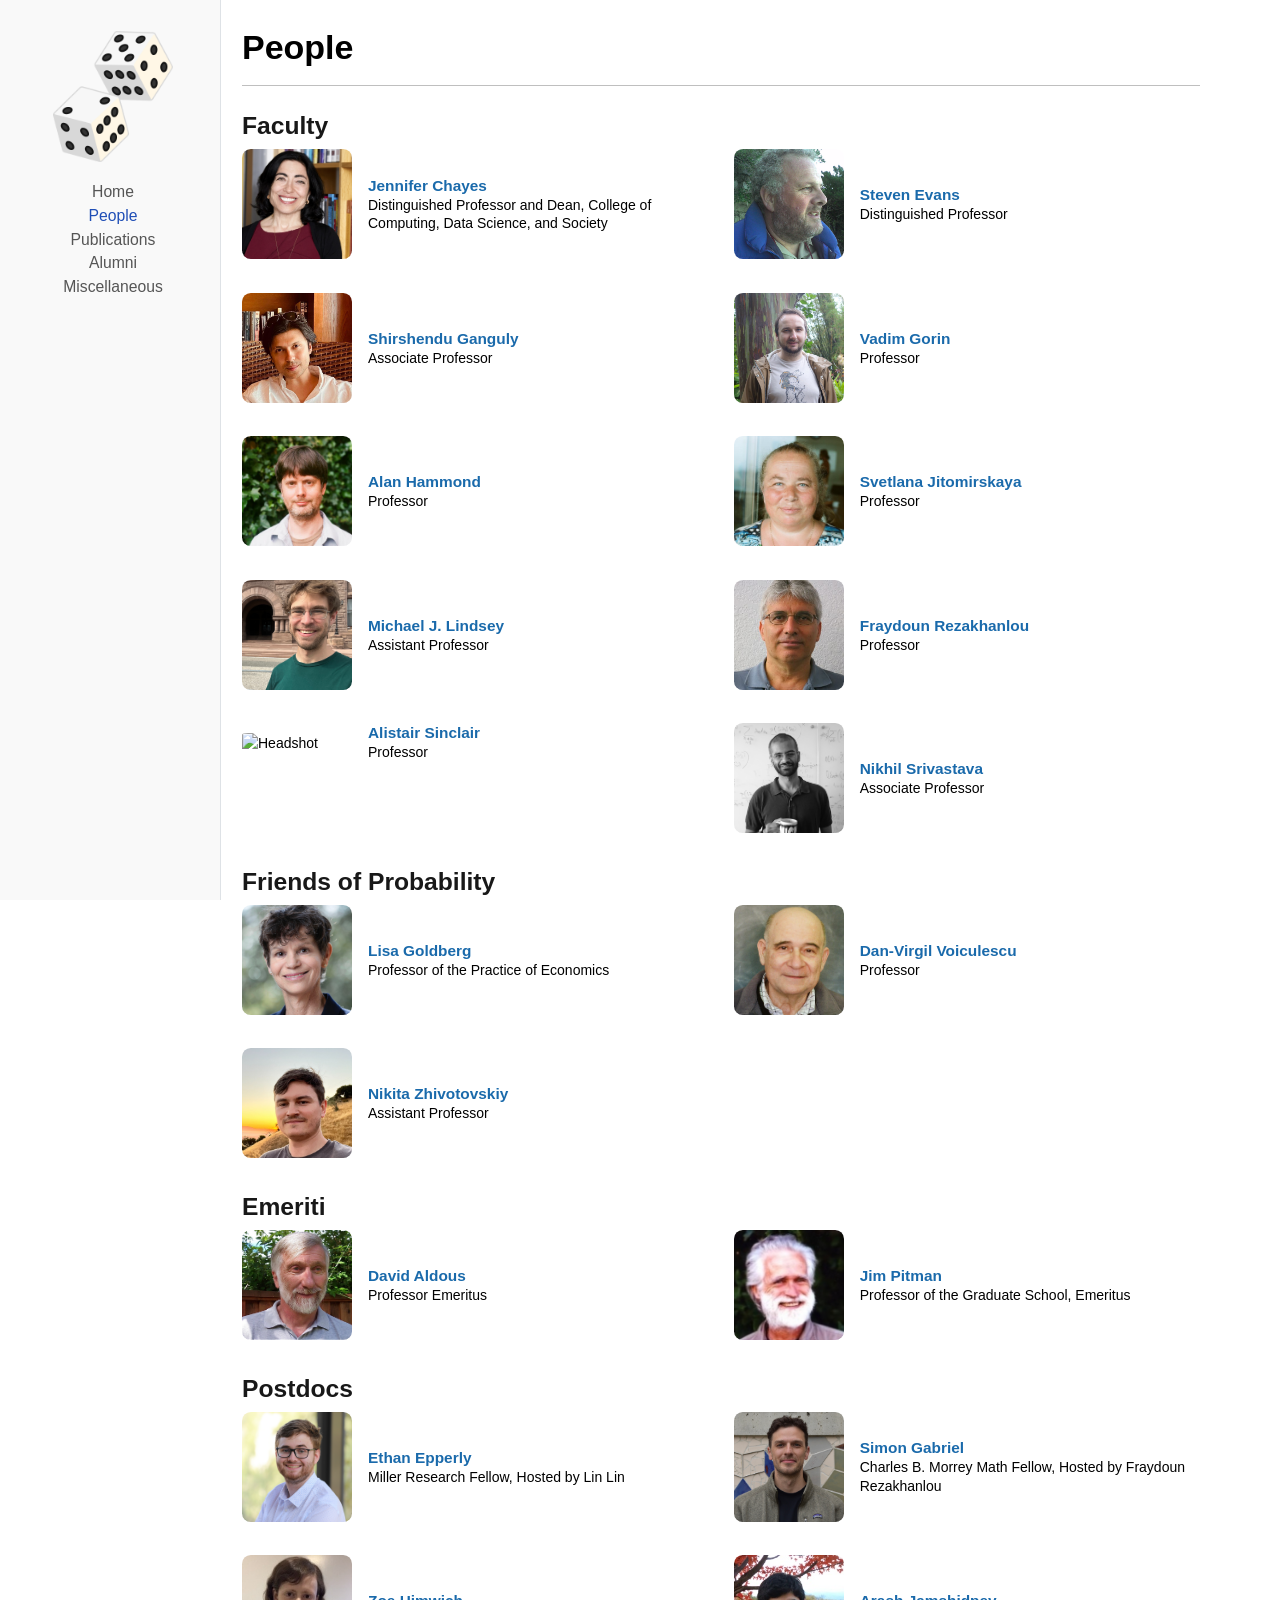
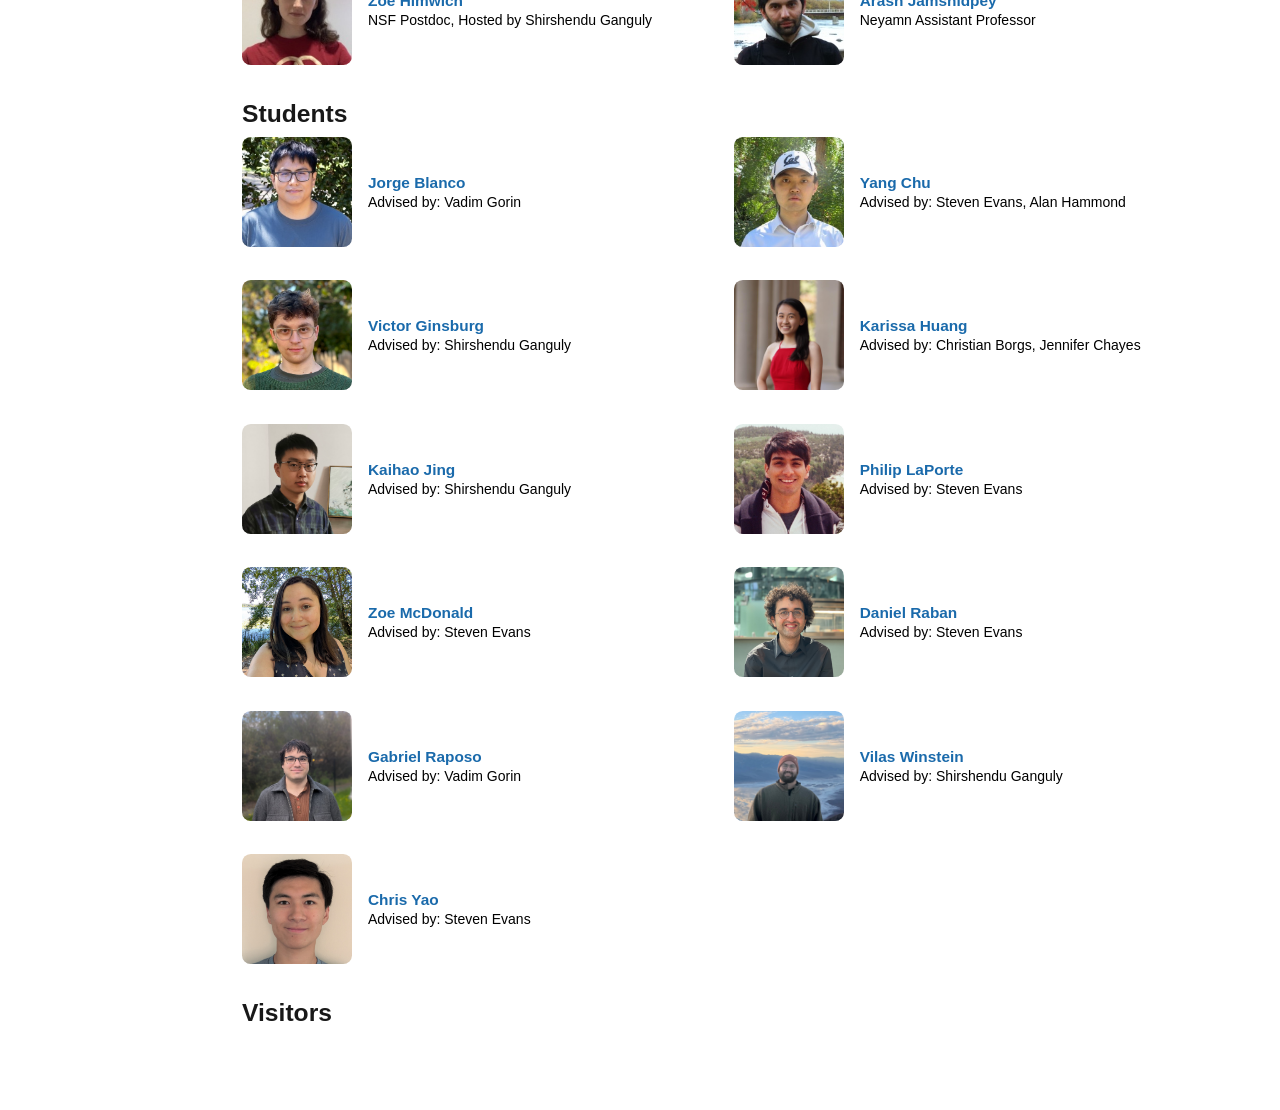
==== people.html @ 3f4d854f "Built site for gh-pages" ====
<!DOCTYPE html>
<html xmlns="http://www.w3.org/1999/xhtml" lang="en" xml:lang="en"><head>

<meta charset="utf-8">
<meta name="generator" content="quarto-1.9.37">

<meta name="viewport" content="width=device-width, initial-scale=1.0, user-scalable=yes">


<title>People</title>
<style>
/* Default styles provided by pandoc.
** See https://pandoc.org/MANUAL.html#variables-for-html for config info.
*/
code{white-space: pre-wrap;}
span.smallcaps{font-variant: small-caps;}
div.columns{display: flex; gap: min(4vw, 1.5em);}
div.column{flex: auto; overflow-x: auto;}
div.hanging-indent{margin-left: 1.5em; text-indent: -1.5em;}
ul.task-list{list-style: none;}
ul.task-list li input[type="checkbox"] {
  width: 0.8em;
  margin: 0 0.8em 0.2em -1em; /* quarto-specific, see https://github.com/quarto-dev/quarto-cli/issues/4556 */ 
  vertical-align: middle;
}
</style>


<script src="site_libs/quarto-nav/quarto-nav.js"></script>
<script src="site_libs/quarto-nav/headroom.min.js"></script>
<script src="site_libs/clipboard/clipboard.min.js"></script>
<script src="site_libs/quarto-html/quarto.js" type="module"></script>
<script src="site_libs/quarto-html/tabsets/tabsets.js" type="module"></script>
<script src="site_libs/quarto-html/popper.min.js"></script>
<script src="site_libs/quarto-html/tippy.umd.min.js"></script>
<script src="site_libs/quarto-html/anchor.min.js"></script>
<link href="site_libs/quarto-html/tippy.css" rel="stylesheet">
<link href="site_libs/quarto-html/quarto-syntax-highlighting-7f8f88aac4f3542376d5c11b86a4c14d.css" rel="stylesheet" id="quarto-text-highlighting-styles">
<script src="site_libs/bootstrap/bootstrap.min.js"></script>
<link href="site_libs/bootstrap/bootstrap-icons.css" rel="stylesheet">
<link href="site_libs/bootstrap/bootstrap-fb299822a110b525ef900ae9bc1234b5.min.css" rel="stylesheet" append-hash="true" id="quarto-bootstrap" data-mode="light">
<script id="quarto-search-options" type="application/json">{
  "language": {
    "search-no-results-text": "No results",
    "search-matching-documents-text": "matching documents",
    "search-copy-link-title": "Copy link to search",
    "search-hide-matches-text": "Hide additional matches",
    "search-more-match-text": "more match in this document",
    "search-more-matches-text": "more matches in this document",
    "search-clear-button-title": "Clear",
    "search-text-placeholder": "",
    "search-detached-cancel-button-title": "Cancel",
    "search-submit-button-title": "Submit",
    "search-label": "Search"
  }
}</script>
<script src="./assets/external-links.js"></script>



<link rel="stylesheet" href="assets/styles.css">
</head>

<body class="nav-sidebar docked fullcontent quarto-light">

<div id="quarto-search-results"></div>
  <header id="quarto-header" class="headroom fixed-top">
  <nav class="quarto-secondary-nav">
    <div class="container-fluid d-flex">
      <button type="button" class="quarto-btn-toggle btn" data-bs-toggle="collapse" role="button" data-bs-target=".quarto-sidebar-collapse-item" aria-controls="quarto-sidebar" aria-expanded="false" aria-label="Toggle sidebar navigation" onclick="if (window.quartoToggleHeadroom) { window.quartoToggleHeadroom(); }">
        <i class="bi bi-layout-text-sidebar-reverse"></i>
      </button>
        <nav class="quarto-page-breadcrumbs" aria-label="breadcrumb"><ol class="breadcrumb"><li class="breadcrumb-item"><a href="./people.html">People</a></li></ol></nav>
        <a class="flex-grow-1" role="navigation" data-bs-toggle="collapse" data-bs-target=".quarto-sidebar-collapse-item" aria-controls="quarto-sidebar" aria-expanded="false" aria-label="Toggle sidebar navigation" onclick="if (window.quartoToggleHeadroom) { window.quartoToggleHeadroom(); }">      
        </a>
    </div>
  </nav>
</header>
<!-- content -->
<div id="quarto-content" class="quarto-container page-columns page-rows-contents page-layout-article">
<!-- sidebar -->
  <nav id="quarto-sidebar" class="sidebar collapse collapse-horizontal quarto-sidebar-collapse-item sidebar-navigation docked overflow-auto">
    <div class="pt-lg-2 mt-2 text-left sidebar-header">
      <a href="./index.html" class="sidebar-logo-link">
      <img src="./assets/logo/logo-dice.png" alt="Logo" class="sidebar-logo light-content py-0 d-lg-inline d-none">
      <img src="./assets/logo/logo-dice.png" alt="Logo" class="sidebar-logo dark-content py-0 d-lg-inline d-none">
      </a>
      </div>
    <div class="sidebar-menu-container"> 
    <ul class="list-unstyled mt-1">
        <li class="sidebar-item">
  <div class="sidebar-item-container"> 
  <a href="./index.html" class="sidebar-item-text sidebar-link">
 <span class="menu-text">Home</span></a>
  </div>
</li>
        <li class="sidebar-item">
  <div class="sidebar-item-container"> 
  <a href="./people.html" class="sidebar-item-text sidebar-link active">
 <span class="menu-text">People</span></a>
  </div>
</li>
        <li class="sidebar-item">
  <div class="sidebar-item-container"> 
  <a href="./contents/all-papers.html" class="sidebar-item-text sidebar-link">
 <span class="menu-text">Publications</span></a>
  </div>
</li>
        <li class="sidebar-item">
  <div class="sidebar-item-container"> 
  <a href="./contents/alumni-list.html" class="sidebar-item-text sidebar-link">
 <span class="menu-text">Alumni</span></a>
  </div>
</li>
        <li class="sidebar-item">
  <div class="sidebar-item-container"> 
  <a href="./contents/miscellaneous.html" class="sidebar-item-text sidebar-link">
 <span class="menu-text">Miscellaneous</span></a>
  </div>
</li>
    </ul>
    </div>
</nav>
<div id="quarto-sidebar-glass" class="quarto-sidebar-collapse-item" data-bs-toggle="collapse" data-bs-target=".quarto-sidebar-collapse-item"></div>
<!-- margin-sidebar -->
    
<!-- main -->
<main class="content" id="quarto-document-content">

<header id="title-block-header" class="quarto-title-block default">
<div class="quarto-title">
<h1 class="title">People</h1>
</div>



<div class="quarto-title-meta">

    
  
    
  </div>
  


</header>


<hr>
<section id="faculty" class="level3">
<h3 class="anchored" data-anchor-id="faculty">Faculty</h3>
<div class="grid">
<div class="g-col-12 g-col-sm-6" style="margin-bottom: 8px;">
<div style="display: flex; gap: 16px; align-items: center;">
<div style="flex-shrink: 0; width: 110px;">
<img src="./images/jennifer-chayes.jpg" alt="Headshot" style="width: 100%; aspect-ratio: 1/1; object-fit: cover; object-position: center; border-radius: 8%;">
</div>
<div style="flex: 1; line-height: 1.3;">
<a href="http://jenniferchayes.com/" target="_blank" class="faculty-name-link">
<span style="font-size: 1.1em; font-weight: 600;">Jennifer Chayes</span>
</a>
<br><span style="font-size: 1em; font-weight: 400;">Distinguished Professor and Dean, College of Computing, Data Science, and Society</span>
<br><span style="font-size: 0.8em; font-weight: 300; color: #444;"></span>
</div>
</div>
</div>

<div class="g-col-12 g-col-sm-6" style="margin-bottom: 8px;">
<div style="display: flex; gap: 16px; align-items: center;">
<div style="flex-shrink: 0; width: 110px;">
<img src="./images/steve-evans.jpg" alt="Headshot" style="width: 100%; aspect-ratio: 1/1; object-fit: cover; object-position: center; border-radius: 8%;">
</div>
<div style="flex: 1; line-height: 1.3;">
<a href="https://www.stat.berkeley.edu/~evans/" target="_blank" class="faculty-name-link">
<span style="font-size: 1.1em; font-weight: 600;">Steven Evans</span>
</a>
<br><span style="font-size: 1em; font-weight: 400;">Distinguished Professor</span>
<br><span style="font-size: 0.8em; font-weight: 300; color: #444;"></span>
</div>
</div>
</div>

<div class="g-col-12 g-col-sm-6" style="margin-bottom: 8px;">
<div style="display: flex; gap: 16px; align-items: center;">
<div style="flex-shrink: 0; width: 110px;">
<img src="./images/shirshendu-ganguly.jpg" alt="Headshot" style="width: 100%; aspect-ratio: 1/1; object-fit: cover; object-position: center; border-radius: 8%;">
</div>
<div style="flex: 1; line-height: 1.3;">
<a href="https://www.stat.berkeley.edu/~sganguly/" target="_blank" class="faculty-name-link">
<span style="font-size: 1.1em; font-weight: 600;">Shirshendu Ganguly</span>
</a>
<br><span style="font-size: 1em; font-weight: 400;">Associate Professor</span>
<br><span style="font-size: 0.8em; font-weight: 300; color: #444;"></span>
</div>
</div>
</div>

<div class="g-col-12 g-col-sm-6" style="margin-bottom: 8px;">
<div style="display: flex; gap: 16px; align-items: center;">
<div style="flex-shrink: 0; width: 110px;">
<img src="./images/vadim-gorin.jpg" alt="Headshot" style="width: 100%; aspect-ratio: 1/1; object-fit: cover; object-position: center; border-radius: 8%;">
</div>
<div style="flex: 1; line-height: 1.3;">
<a href="https://www.stat.berkeley.edu/~vadicgor/" target="_blank" class="faculty-name-link">
<span style="font-size: 1.1em; font-weight: 600;">Vadim Gorin</span>
</a>
<br><span style="font-size: 1em; font-weight: 400;">Professor</span>
<br><span style="font-size: 0.8em; font-weight: 300; color: #444;"></span>
</div>
</div>
</div>

<div class="g-col-12 g-col-sm-6" style="margin-bottom: 8px;">
<div style="display: flex; gap: 16px; align-items: center;">
<div style="flex-shrink: 0; width: 110px;">
<img src="./images/alan-hammond.jpg" alt="Headshot" style="width: 100%; aspect-ratio: 1/1; object-fit: cover; object-position: center; border-radius: 8%;">
</div>
<div style="flex: 1; line-height: 1.3;">
<a href="https://math.berkeley.edu/~alanmh/" target="_blank" class="faculty-name-link">
<span style="font-size: 1.1em; font-weight: 600;">Alan Hammond</span>
</a>
<br><span style="font-size: 1em; font-weight: 400;">Professor</span>
<br><span style="font-size: 0.8em; font-weight: 300; color: #444;"></span>
</div>
</div>
</div>

<div class="g-col-12 g-col-sm-6" style="margin-bottom: 8px;">
<div style="display: flex; gap: 16px; align-items: center;">
<div style="flex-shrink: 0; width: 110px;">
<img src="./images/svetlana-jitomirskaya.jpg" alt="Headshot" style="width: 100%; aspect-ratio: 1/1; object-fit: cover; object-position: center; border-radius: 8%;">
</div>
<div style="flex: 1; line-height: 1.3;">
<a href="https://www.math.uci.edu/~szhitomi/" target="_blank" class="faculty-name-link">
<span style="font-size: 1.1em; font-weight: 600;">Svetlana Jitomirskaya</span>
</a>
<br><span style="font-size: 1em; font-weight: 400;">Professor</span>
<br><span style="font-size: 0.8em; font-weight: 300; color: #444;"></span>
</div>
</div>
</div>

<div class="g-col-12 g-col-sm-6" style="margin-bottom: 8px;">
<div style="display: flex; gap: 16px; align-items: center;">
<div style="flex-shrink: 0; width: 110px;">
<img src="./images/lindsey - Michael Lindsey.jpeg" alt="Headshot" style="width: 100%; aspect-ratio: 1/1; object-fit: cover; object-position: center; border-radius: 8%;">
</div>
<div style="flex: 1; line-height: 1.3;">
<a href="https://quantumtative.github.io/" target="_blank" class="faculty-name-link">
<span style="font-size: 1.1em; font-weight: 600;">Michael J. Lindsey</span>
</a>
<br><span style="font-size: 1em; font-weight: 400;">Assistant Professor</span>
<br><span style="font-size: 0.8em; font-weight: 300; color: #444;"></span>
</div>
</div>
</div>

<div class="g-col-12 g-col-sm-6" style="margin-bottom: 8px;">
<div style="display: flex; gap: 16px; align-items: center;">
<div style="flex-shrink: 0; width: 110px;">
<img src="./images/Fraydoun-Rezakhanlou.jpg" alt="Headshot" style="width: 100%; aspect-ratio: 1/1; object-fit: cover; object-position: center; border-radius: 8%;">
</div>
<div style="flex: 1; line-height: 1.3;">
<a href="https://math.berkeley.edu/~rezakhan/" target="_blank" class="faculty-name-link">
<span style="font-size: 1.1em; font-weight: 600;">Fraydoun Rezakhanlou</span>
</a>
<br><span style="font-size: 1em; font-weight: 400;">Professor</span>
<br><span style="font-size: 0.8em; font-weight: 300; color: #444;"></span>
</div>
</div>
</div>

<div class="g-col-12 g-col-sm-6" style="margin-bottom: 8px;">
<div style="display: flex; gap: 16px; align-items: center;">
<div style="flex-shrink: 0; width: 110px;">
<img src="./images/alistair-sinclair.jpg" alt="Headshot" style="width: 100%; aspect-ratio: 1/1; object-fit: cover; object-position: center; border-radius: 8%;">
</div>
<div style="flex: 1; line-height: 1.3;">
<a href="https://people.eecs.berkeley.edu/~sinclair/" target="_blank" class="faculty-name-link">
<span style="font-size: 1.1em; font-weight: 600;">Alistair Sinclair</span>
</a>
<br><span style="font-size: 1em; font-weight: 400;">Professor</span>
<br><span style="font-size: 0.8em; font-weight: 300; color: #444;"></span>
</div>
</div>
</div>

<div class="g-col-12 g-col-sm-6" style="margin-bottom: 8px;">
<div style="display: flex; gap: 16px; align-items: center;">
<div style="flex-shrink: 0; width: 110px;">
<img src="./images/nikhil-srivastava.jpg" alt="Headshot" style="width: 100%; aspect-ratio: 1/1; object-fit: cover; object-position: center; border-radius: 8%;">
</div>
<div style="flex: 1; line-height: 1.3;">
<a href="https://math.berkeley.edu/~nikhil/" target="_blank" class="faculty-name-link">
<span style="font-size: 1.1em; font-weight: 600;">Nikhil Srivastava</span>
</a>
<br><span style="font-size: 1em; font-weight: 400;">Associate Professor</span>
<br><span style="font-size: 0.8em; font-weight: 300; color: #444;"></span>
</div>
</div>
</div>

</div>
</section>
<section id="friends-of-probability" class="level3">
<h3 class="anchored" data-anchor-id="friends-of-probability">Friends of Probability</h3>
<div class="grid">
<div class="g-col-12 g-col-sm-6" style="margin-bottom: 8px;">
<div style="display: flex; gap: 16px; align-items: center;">
<div style="flex-shrink: 0; width: 110px;">
<img src="./images/lisa-goldberg.jpg" alt="Headshot" style="width: 100%; aspect-ratio: 1/1; object-fit: cover; object-position: center; border-radius: 8%;">
</div>
<div style="flex: 1; line-height: 1.3;">
<a href="https://econ.berkeley.edu/profile/lisa-goldberg" target="_blank" class="faculty-name-link">
<span style="font-size: 1.1em; font-weight: 600;">Lisa Goldberg</span>
</a>
<br><span style="font-size: 1em; font-weight: 400;">Professor of the Practice of Economics</span>
<br><span style="font-size: 0.8em; font-weight: 300; color: #444;"></span>
</div>
</div>
</div>

<div class="g-col-12 g-col-sm-6" style="margin-bottom: 8px;">
<div style="display: flex; gap: 16px; align-items: center;">
<div style="flex-shrink: 0; width: 110px;">
<img src="./images/dvv_1.jpg" alt="Headshot" style="width: 100%; aspect-ratio: 1/1; object-fit: cover; object-position: center; border-radius: 8%;">
</div>
<div style="flex: 1; line-height: 1.3;">
<a href="https://math.berkeley.edu/~dvv/" target="_blank" class="faculty-name-link">
<span style="font-size: 1.1em; font-weight: 600;">Dan-Virgil Voiculescu</span>
</a>
<br><span style="font-size: 1em; font-weight: 400;">Professor</span>
<br><span style="font-size: 0.8em; font-weight: 300; color: #444;"></span>
</div>
</div>
</div>

<div class="g-col-12 g-col-sm-6" style="margin-bottom: 8px;">
<div style="display: flex; gap: 16px; align-items: center;">
<div style="flex-shrink: 0; width: 110px;">
<img src="./images/nikita-zhivotovskiy.jpg" alt="Headshot" style="width: 100%; aspect-ratio: 1/1; object-fit: cover; object-position: center; border-radius: 8%;">
</div>
<div style="flex: 1; line-height: 1.3;">
<a href="https://sites.google.com/view/nikitazhivotovskiy/" target="_blank" class="faculty-name-link">
<span style="font-size: 1.1em; font-weight: 600;">Nikita Zhivotovskiy</span>
</a>
<br><span style="font-size: 1em; font-weight: 400;">Assistant Professor</span>
<br><span style="font-size: 0.8em; font-weight: 300; color: #444;"></span>
</div>
</div>
</div>

</div>
</section>
<section id="emeriti" class="level3">
<h3 class="anchored" data-anchor-id="emeriti">Emeriti</h3>
<div class="grid">
<div class="g-col-12 g-col-sm-6" style="margin-bottom: 8px;">
<div style="display: flex; gap: 16px; align-items: center;">
<div style="flex-shrink: 0; width: 110px;">
<img src="./images/david-aldous.jpg" alt="Headshot" style="width: 100%; aspect-ratio: 1/1; object-fit: cover; object-position: center; border-radius: 8%;">
</div>
<div style="flex: 1; line-height: 1.3;">
<a href="https://www.stat.berkeley.edu/~aldous/" target="_blank" class="faculty-name-link">
<span style="font-size: 1.1em; font-weight: 600;">David Aldous</span>
</a>
<br><span style="font-size: 1em; font-weight: 400;">Professor Emeritus</span>
<br><span style="font-size: 0.8em; font-weight: 300; color: #444;"></span>
</div>
</div>
</div>

<div class="g-col-12 g-col-sm-6" style="margin-bottom: 8px;">
<div style="display: flex; gap: 16px; align-items: center;">
<div style="flex-shrink: 0; width: 110px;">
<img src="./images/jim-pitman.jpg" alt="Headshot" style="width: 100%; aspect-ratio: 1/1; object-fit: cover; object-position: center; border-radius: 8%;">
</div>
<div style="flex: 1; line-height: 1.3;">
<a href="https://vcresearch.berkeley.edu/faculty/james-pitman" target="_blank" class="faculty-name-link">
<span style="font-size: 1.1em; font-weight: 600;">Jim Pitman</span>
</a>
<br><span style="font-size: 1em; font-weight: 400;">Professor of the Graduate School, Emeritus</span>
<br><span style="font-size: 0.8em; font-weight: 300; color: #444;"></span>
</div>
</div>
</div>

</div>
</section>
<section id="postdocs" class="level3">
<h3 class="anchored" data-anchor-id="postdocs">Postdocs</h3>
<div class="grid">
<div class="g-col-12 g-col-sm-6" style="margin-bottom: 8px;">
<div style="display: flex; gap: 16px; align-items: center;">
<div style="flex-shrink: 0; width: 110px;">
<img src="./images/ethan-epperly.jpeg" alt="Headshot" style="width: 100%; aspect-ratio: 1/1; object-fit: cover; object-position: center; border-radius: 8%;">
</div>
<div style="flex: 1; line-height: 1.3;">
<a href="https://ethanepperly.com" target="_blank" class="faculty-name-link">
<span style="font-size: 1.1em; font-weight: 600;">Ethan Epperly</span>
</a>
<br><span style="font-size: 1em; font-weight: 400;">Miller Research Fellow, Hosted by Lin Lin</span>
<br><span style="font-size: 0.8em; font-weight: 300; color: #444;"></span>
</div>
</div>
</div>

<div class="g-col-12 g-col-sm-6" style="margin-bottom: 8px;">
<div style="display: flex; gap: 16px; align-items: center;">
<div style="flex-shrink: 0; width: 110px;">
<img src="./images/simon-gabriel.jpg" alt="Headshot" style="width: 100%; aspect-ratio: 1/1; object-fit: cover; object-position: center; border-radius: 8%;">
</div>
<div style="flex: 1; line-height: 1.3;">
<a href="https://gabriel-maths.github.io" target="_blank" class="faculty-name-link">
<span style="font-size: 1.1em; font-weight: 600;">Simon Gabriel</span>
</a>
<br><span style="font-size: 1em; font-weight: 400;">Charles B. Morrey Math Fellow, Hosted by Fraydoun Rezakhanlou</span>
<br><span style="font-size: 0.8em; font-weight: 300; color: #444;"></span>
</div>
</div>
</div>

<div class="g-col-12 g-col-sm-6" style="margin-bottom: 8px;">
<div style="display: flex; gap: 16px; align-items: center;">
<div style="flex-shrink: 0; width: 110px;">
<img src="./images/zoe-himwich.jpeg" alt="Headshot" style="width: 100%; aspect-ratio: 1/1; object-fit: cover; object-position: center; border-radius: 8%;">
</div>
<div style="flex: 1; line-height: 1.3;">
<a href="https://scholar.google.com/citations?user=SvDf-MwAAAAJ&amp;hl=en" target="_blank" class="faculty-name-link">
<span style="font-size: 1.1em; font-weight: 600;">Zoe Himwich</span>
</a>
<br><span style="font-size: 1em; font-weight: 400;">NSF Postdoc, Hosted by Shirshendu Ganguly</span>
<br><span style="font-size: 0.8em; font-weight: 300; color: #444;"></span>
</div>
</div>
</div>

<div class="g-col-12 g-col-sm-6" style="margin-bottom: 8px;">
<div style="display: flex; gap: 16px; align-items: center;">
<div style="flex-shrink: 0; width: 110px;">
<img src="./images/Arash-Jamshidpey.jpg" alt="Headshot" style="width: 100%; aspect-ratio: 1/1; object-fit: cover; object-position: center; border-radius: 8%;">
</div>
<div style="flex: 1; line-height: 1.3;">
<a href="https://sites.google.com/view/arash-jamshidpey" target="_blank" class="faculty-name-link">
<span style="font-size: 1.1em; font-weight: 600;">Arash Jamshidpey</span>
</a>
<br><span style="font-size: 1em; font-weight: 400;">Neyamn Assistant Professor</span>
<br><span style="font-size: 0.8em; font-weight: 300; color: #444;"></span>
</div>
</div>
</div>

</div>
</section>
<section id="students" class="level3">
<h3 class="anchored" data-anchor-id="students">Students</h3>
<div class="grid">
<div class="g-col-12 g-col-sm-6" style="margin-bottom: 8px;">
<div style="display: flex; gap: 16px; align-items: center;">
<div style="flex-shrink: 0; width: 110px;">
<img src="./images/Jorge Blanco.jpg" alt="Headshot" style="width: 100%; aspect-ratio: 1/1; object-fit: cover; object-position: center; border-radius: 8%;">
</div>
<div style="flex: 1; line-height: 1.3;">
<a href="" target="_blank" class="faculty-name-link">
<span style="font-size: 1.1em; font-weight: 600;">Jorge Blanco</span>
</a>
<br><span style="font-size: 1em; font-weight: 400;">Advised by: Vadim Gorin</span>
<br><span style="font-size: 0.8em; font-weight: 300; color: #444;"></span>
</div>
</div>
</div>

<div class="g-col-12 g-col-sm-6" style="margin-bottom: 8px;">
<div style="display: flex; gap: 16px; align-items: center;">
<div style="flex-shrink: 0; width: 110px;">
<img src="./images/CHU_Yang - Yang Chu.jpg" alt="Headshot" style="width: 100%; aspect-ratio: 1/1; object-fit: cover; object-position: center; border-radius: 8%;">
</div>
<div style="flex: 1; line-height: 1.3;">
<a href="https://sites.google.com/view/yangch2" target="_blank" class="faculty-name-link">
<span style="font-size: 1.1em; font-weight: 600;">Yang Chu</span>
</a>
<br><span style="font-size: 1em; font-weight: 400;">Advised by: Steven Evans, Alan Hammond</span>
<br><span style="font-size: 0.8em; font-weight: 300; color: #444;"></span>
</div>
</div>
</div>

<div class="g-col-12 g-col-sm-6" style="margin-bottom: 8px;">
<div style="display: flex; gap: 16px; align-items: center;">
<div style="flex-shrink: 0; width: 110px;">
<img src="./images/victor - Victor Ginsburg.jpg" alt="Headshot" style="width: 100%; aspect-ratio: 1/1; object-fit: cover; object-position: center; border-radius: 8%;">
</div>
<div style="flex: 1; line-height: 1.3;">
<a href="https://math.berkeley.edu/~victor/" target="_blank" class="faculty-name-link">
<span style="font-size: 1.1em; font-weight: 600;">Victor Ginsburg</span>
</a>
<br><span style="font-size: 1em; font-weight: 400;">Advised by: Shirshendu Ganguly</span>
<br><span style="font-size: 0.8em; font-weight: 300; color: #444;"></span>
</div>
</div>
</div>

<div class="g-col-12 g-col-sm-6" style="margin-bottom: 8px;">
<div style="display: flex; gap: 16px; align-items: center;">
<div style="flex-shrink: 0; width: 110px;">
<img src="./images/karissa-huang.JPG" alt="Headshot" style="width: 100%; aspect-ratio: 1/1; object-fit: cover; object-position: center; border-radius: 8%;">
</div>
<div style="flex: 1; line-height: 1.3;">
<a href="" target="_blank" class="faculty-name-link">
<span style="font-size: 1.1em; font-weight: 600;">Karissa Huang</span>
</a>
<br><span style="font-size: 1em; font-weight: 400;">Advised by: Christian Borgs, Jennifer Chayes</span>
<br><span style="font-size: 0.8em; font-weight: 300; color: #444;"></span>
</div>
</div>
</div>

<div class="g-col-12 g-col-sm-6" style="margin-bottom: 8px;">
<div style="display: flex; gap: 16px; align-items: center;">
<div style="flex-shrink: 0; width: 110px;">
<img src="./images/kaihao-jing.jpg" alt="Headshot" style="width: 100%; aspect-ratio: 1/1; object-fit: cover; object-position: center; border-radius: 8%;">
</div>
<div style="flex: 1; line-height: 1.3;">
<a href="https://kaihao.org/" target="_blank" class="faculty-name-link">
<span style="font-size: 1.1em; font-weight: 600;">Kaihao Jing</span>
</a>
<br><span style="font-size: 1em; font-weight: 400;">Advised by: Shirshendu Ganguly</span>
<br><span style="font-size: 0.8em; font-weight: 300; color: #444;"></span>
</div>
</div>
</div>

<div class="g-col-12 g-col-sm-6" style="margin-bottom: 8px;">
<div style="display: flex; gap: 16px; align-items: center;">
<div style="flex-shrink: 0; width: 110px;">
<img src="./images/Philip_Laporte2 - Philip LaPorte.JPG" alt="Headshot" style="width: 100%; aspect-ratio: 1/1; object-fit: cover; object-position: center; border-radius: 8%;">
</div>
<div style="flex: 1; line-height: 1.3;">
<a href="https://philiplaporte.github.io" target="_blank" class="faculty-name-link">
<span style="font-size: 1.1em; font-weight: 600;">Philip LaPorte</span>
</a>
<br><span style="font-size: 1em; font-weight: 400;">Advised by: Steven Evans</span>
<br><span style="font-size: 0.8em; font-weight: 300; color: #444;"></span>
</div>
</div>
</div>

<div class="g-col-12 g-col-sm-6" style="margin-bottom: 8px;">
<div style="display: flex; gap: 16px; align-items: center;">
<div style="flex-shrink: 0; width: 110px;">
<img src="./images/zoe-mcdonald.jpeg" alt="Headshot" style="width: 100%; aspect-ratio: 1/1; object-fit: cover; object-position: center; border-radius: 8%;">
</div>
<div style="flex: 1; line-height: 1.3;">
<a href="" target="_blank" class="faculty-name-link">
<span style="font-size: 1.1em; font-weight: 600;">Zoe McDonald</span>
</a>
<br><span style="font-size: 1em; font-weight: 400;">Advised by: Steven Evans</span>
<br><span style="font-size: 0.8em; font-weight: 300; color: #444;"></span>
</div>
</div>
</div>

<div class="g-col-12 g-col-sm-6" style="margin-bottom: 8px;">
<div style="display: flex; gap: 16px; align-items: center;">
<div style="flex-shrink: 0; width: 110px;">
<img src="./images/IMG_3615 - Daniel Cyrus Raban.jpg" alt="Headshot" style="width: 100%; aspect-ratio: 1/1; object-fit: cover; object-position: center; border-radius: 8%;">
</div>
<div style="flex: 1; line-height: 1.3;">
<a href="https://pillowmath.github.io/" target="_blank" class="faculty-name-link">
<span style="font-size: 1.1em; font-weight: 600;">Daniel Raban</span>
</a>
<br><span style="font-size: 1em; font-weight: 400;">Advised by: Steven Evans</span>
<br><span style="font-size: 0.8em; font-weight: 300; color: #444;"></span>
</div>
</div>
</div>

<div class="g-col-12 g-col-sm-6" style="margin-bottom: 8px;">
<div style="display: flex; gap: 16px; align-items: center;">
<div style="flex-shrink: 0; width: 110px;">
<img src="./images/PictureGabriel - Gabriel Raposo.jpeg" alt="Headshot" style="width: 100%; aspect-ratio: 1/1; object-fit: cover; object-position: center; border-radius: 8%;">
</div>
<div style="flex: 1; line-height: 1.3;">
<a href="https://www.stat.berkeley.edu/~raposo/" target="_blank" class="faculty-name-link">
<span style="font-size: 1.1em; font-weight: 600;">Gabriel Raposo</span>
</a>
<br><span style="font-size: 1em; font-weight: 400;">Advised by: Vadim Gorin</span>
<br><span style="font-size: 0.8em; font-weight: 300; color: #444;"></span>
</div>
</div>
</div>

<div class="g-col-12 g-col-sm-6" style="margin-bottom: 8px;">
<div style="display: flex; gap: 16px; align-items: center;">
<div style="flex-shrink: 0; width: 110px;">
<img src="./images/headshot - Vilas Sreenivasan Winstein.jpg" alt="Headshot" style="width: 100%; aspect-ratio: 1/1; object-fit: cover; object-position: center; border-radius: 8%;">
</div>
<div style="flex: 1; line-height: 1.3;">
<a href="vilas.us" target="_blank" class="faculty-name-link">
<span style="font-size: 1.1em; font-weight: 600;">Vilas Winstein</span>
</a>
<br><span style="font-size: 1em; font-weight: 400;">Advised by: Shirshendu Ganguly</span>
<br><span style="font-size: 0.8em; font-weight: 300; color: #444;"></span>
</div>
</div>
</div>

<div class="g-col-12 g-col-sm-6" style="margin-bottom: 8px;">
<div style="display: flex; gap: 16px; align-items: center;">
<div style="flex-shrink: 0; width: 110px;">
<img src="./images/Chris_Yao - Chris Yao.jpg" alt="Headshot" style="width: 100%; aspect-ratio: 1/1; object-fit: cover; object-position: center; border-radius: 8%;">
</div>
<div style="flex: 1; line-height: 1.3;">
<a href="https://math.berkeley.edu/~chris.yao/" target="_blank" class="faculty-name-link">
<span style="font-size: 1.1em; font-weight: 600;">Chris Yao</span>
</a>
<br><span style="font-size: 1em; font-weight: 400;">Advised by: Steven Evans</span>
<br><span style="font-size: 0.8em; font-weight: 300; color: #444;"></span>
</div>
</div>
</div>

</div>
</section>
<section id="visitors" class="level3">
<h3 class="anchored" data-anchor-id="visitors">Visitors</h3>


</section>

</main> <!-- /main -->
<script id="quarto-html-after-body" type="application/javascript">
  window.document.addEventListener("DOMContentLoaded", function (event) {
    const icon = "";
    const anchorJS = new window.AnchorJS();
    anchorJS.options = {
      placement: 'right',
      icon: icon
    };
    anchorJS.add('.anchored');
    const isCodeAnnotation = (el) => {
      for (const clz of el.classList) {
        if (clz.startsWith('code-annotation-')) {                     
          return true;
        }
      }
      return false;
    }
    const onCopySuccess = function(e) {
      // button target
      const button = e.trigger;
      // don't keep focus
      button.blur();
      // flash "checked"
      button.classList.add('code-copy-button-checked');
      var currentTitle = button.getAttribute("title");
      button.setAttribute("title", "Copied!");
      let tooltip;
      if (window.bootstrap) {
        button.setAttribute("data-bs-toggle", "tooltip");
        button.setAttribute("data-bs-placement", "left");
        button.setAttribute("data-bs-title", "Copied!");
        tooltip = new bootstrap.Tooltip(button, 
          { trigger: "manual", 
            customClass: "code-copy-button-tooltip",
            offset: [0, -8]});
        tooltip.show();    
      }
      setTimeout(function() {
        if (tooltip) {
          tooltip.hide();
          button.removeAttribute("data-bs-title");
          button.removeAttribute("data-bs-toggle");
          button.removeAttribute("data-bs-placement");
        }
        button.setAttribute("title", currentTitle);
        button.classList.remove('code-copy-button-checked');
      }, 1000);
      // clear code selection
      e.clearSelection();
    }
    const getTextToCopy = function(trigger) {
      const outerScaffold = trigger.parentElement.cloneNode(true);
      const codeEl = outerScaffold.querySelector('code');
      for (const childEl of codeEl.children) {
        if (isCodeAnnotation(childEl)) {
          childEl.remove();
        }
      }
      return codeEl.innerText;
    }
    const clipboard = new window.ClipboardJS('.code-copy-button:not([data-in-quarto-modal])', {
      text: getTextToCopy
    });
    clipboard.on('success', onCopySuccess);
    if (window.document.getElementById('quarto-embedded-source-code-modal')) {
      const clipboardModal = new window.ClipboardJS('.code-copy-button[data-in-quarto-modal]', {
        text: getTextToCopy,
        container: window.document.getElementById('quarto-embedded-source-code-modal')
      });
      clipboardModal.on('success', onCopySuccess);
    }
      var localhostRegex = new RegExp(/^(?:http|https):\/\/localhost\:?[0-9]*\//);
      var mailtoRegex = new RegExp(/^mailto:/);
        var filterRegex = new RegExp("https:\/\/probability\.berkeley\.edu");
      var isInternal = (href) => {
          return filterRegex.test(href) || localhostRegex.test(href) || mailtoRegex.test(href);
      }
      // Inspect non-navigation links and adorn them if external
     var links = window.document.querySelectorAll('a[href]:not(.nav-link):not(.navbar-brand):not(.toc-action):not(.sidebar-link):not(.sidebar-item-toggle):not(.pagination-link):not(.no-external):not([aria-hidden]):not(.dropdown-item):not(.quarto-navigation-tool):not(.about-link)');
      for (var i=0; i<links.length; i++) {
        const link = links[i];
        if (!isInternal(link.href)) {
          // undo the damage that might have been done by quarto-nav.js in the case of
          // links that we want to consider external
          if (link.dataset.originalHref !== undefined) {
            link.href = link.dataset.originalHref;
          }
        }
      }
    function tippyHover(el, contentFn, onTriggerFn, onUntriggerFn) {
      const config = {
        allowHTML: true,
        maxWidth: 500,
        delay: 100,
        arrow: false,
        appendTo: function(el) {
            return el.parentElement;
        },
        interactive: true,
        interactiveBorder: 10,
        theme: 'quarto',
        placement: 'bottom-start',
      };
      if (contentFn) {
        config.content = contentFn;
      }
      if (onTriggerFn) {
        config.onTrigger = onTriggerFn;
      }
      if (onUntriggerFn) {
        config.onUntrigger = onUntriggerFn;
      }
      window.tippy(el, config); 
    }
    const noterefs = window.document.querySelectorAll('a[role="doc-noteref"]');
    for (var i=0; i<noterefs.length; i++) {
      const ref = noterefs[i];
      tippyHover(ref, function() {
        // use id or data attribute instead here
        let href = ref.getAttribute('data-footnote-href') || ref.getAttribute('href');
        try { href = new URL(href).hash; } catch {}
        const id = href.replace(/^#\/?/, "");
        const note = window.document.getElementById(id);
        if (note) {
          return note.innerHTML;
        } else {
          return "";
        }
      });
    }
    const xrefs = window.document.querySelectorAll('a.quarto-xref');
    const processXRef = (id, note) => {
      // Strip column container classes
      const stripColumnClz = (el) => {
        el.classList.remove("page-full", "page-columns");
        if (el.children) {
          for (const child of el.children) {
            stripColumnClz(child);
          }
        }
      }
      stripColumnClz(note)
      if (id === null || id.startsWith('sec-')) {
        // Special case sections, only their first couple elements
        const container = document.createElement("div");
        if (note.children && note.children.length > 2) {
          container.appendChild(note.children[0].cloneNode(true));
          for (let i = 1; i < note.children.length; i++) {
            const child = note.children[i];
            if (child.tagName === "P" && child.innerText === "") {
              continue;
            } else {
              container.appendChild(child.cloneNode(true));
              break;
            }
          }
          if (window.Quarto?.typesetMath) {
            window.Quarto.typesetMath(container);
          }
          return container.innerHTML
        } else {
          if (window.Quarto?.typesetMath) {
            window.Quarto.typesetMath(note);
          }
          return note.innerHTML;
        }
      } else {
        // Remove any anchor links if they are present
        const anchorLink = note.querySelector('a.anchorjs-link');
        if (anchorLink) {
          anchorLink.remove();
        }
        if (window.Quarto?.typesetMath) {
          window.Quarto.typesetMath(note);
        }
        if (note.classList.contains("callout")) {
          return note.outerHTML;
        } else {
          return note.innerHTML;
        }
      }
    }
    for (var i=0; i<xrefs.length; i++) {
      const xref = xrefs[i];
      tippyHover(xref, undefined, function(instance) {
        instance.disable();
        let url = xref.getAttribute('href');
        let hash = undefined; 
        if (url.startsWith('#')) {
          hash = url;
        } else {
          try { hash = new URL(url).hash; } catch {}
        }
        if (hash) {
          const id = hash.replace(/^#\/?/, "");
          const note = window.document.getElementById(id);
          if (note !== null) {
            try {
              const html = processXRef(id, note.cloneNode(true));
              instance.setContent(html);
            } finally {
              instance.enable();
              instance.show();
            }
          } else {
            // See if we can fetch this
            fetch(url.split('#')[0])
            .then(res => res.text())
            .then(html => {
              const parser = new DOMParser();
              const htmlDoc = parser.parseFromString(html, "text/html");
              const note = htmlDoc.getElementById(id);
              if (note !== null) {
                const html = processXRef(id, note);
                instance.setContent(html);
              } 
            }).finally(() => {
              instance.enable();
              instance.show();
            });
          }
        } else {
          // See if we can fetch a full url (with no hash to target)
          // This is a special case and we should probably do some content thinning / targeting
          fetch(url)
          .then(res => res.text())
          .then(html => {
            const parser = new DOMParser();
            const htmlDoc = parser.parseFromString(html, "text/html");
            const note = htmlDoc.querySelector('main.content');
            if (note !== null) {
              // This should only happen for chapter cross references
              // (since there is no id in the URL)
              // remove the first header
              if (note.children.length > 0 && note.children[0].tagName === "HEADER") {
                note.children[0].remove();
              }
              const html = processXRef(null, note);
              instance.setContent(html);
            } 
          }).finally(() => {
            instance.enable();
            instance.show();
          });
        }
      }, function(instance) {
      });
    }
        let selectedAnnoteEl;
        const selectorForAnnotation = ( cell, annotation) => {
          let cellAttr = 'data-code-cell="' + cell + '"';
          let lineAttr = 'data-code-annotation="' +  annotation + '"';
          const selector = 'span[' + cellAttr + '][' + lineAttr + ']';
          return selector;
        }
        const selectCodeLines = (annoteEl) => {
          const doc = window.document;
          const targetCell = annoteEl.getAttribute("data-target-cell");
          const targetAnnotation = annoteEl.getAttribute("data-target-annotation");
          const annoteSpan = window.document.querySelector(selectorForAnnotation(targetCell, targetAnnotation));
          const lines = annoteSpan.getAttribute("data-code-lines").split(",");
          const lineIds = lines.map((line) => {
            return targetCell + "-" + line;
          })
          let top = null;
          let height = null;
          let parent = null;
          if (lineIds.length > 0) {
              //compute the position of the single el (top and bottom and make a div)
              const el = window.document.getElementById(lineIds[0]);
              top = el.offsetTop;
              height = el.offsetHeight;
              parent = el.parentElement.parentElement;
            if (lineIds.length > 1) {
              const lastEl = window.document.getElementById(lineIds[lineIds.length - 1]);
              const bottom = lastEl.offsetTop + lastEl.offsetHeight;
              height = bottom - top;
            }
            if (top !== null && height !== null && parent !== null) {
              // cook up a div (if necessary) and position it 
              let div = window.document.getElementById("code-annotation-line-highlight");
              if (div === null) {
                div = window.document.createElement("div");
                div.setAttribute("id", "code-annotation-line-highlight");
                div.style.position = 'absolute';
                parent.appendChild(div);
              }
              div.style.top = top - 2 + "px";
              div.style.height = height + 4 + "px";
              div.style.left = 0;
              let gutterDiv = window.document.getElementById("code-annotation-line-highlight-gutter");
              if (gutterDiv === null) {
                gutterDiv = window.document.createElement("div");
                gutterDiv.setAttribute("id", "code-annotation-line-highlight-gutter");
                gutterDiv.style.position = 'absolute';
                const codeCell = window.document.getElementById(targetCell);
                const gutter = codeCell.querySelector('.code-annotation-gutter');
                gutter.appendChild(gutterDiv);
              }
              gutterDiv.style.top = top - 2 + "px";
              gutterDiv.style.height = height + 4 + "px";
            }
            selectedAnnoteEl = annoteEl;
          }
        };
        const unselectCodeLines = () => {
          const elementsIds = ["code-annotation-line-highlight", "code-annotation-line-highlight-gutter"];
          elementsIds.forEach((elId) => {
            const div = window.document.getElementById(elId);
            if (div) {
              div.remove();
            }
          });
          selectedAnnoteEl = undefined;
        };
          // Handle positioning of the toggle
      window.addEventListener(
        "resize",
        throttle(() => {
          elRect = undefined;
          if (selectedAnnoteEl) {
            selectCodeLines(selectedAnnoteEl);
          }
        }, 10)
      );
      function throttle(fn, ms) {
      let throttle = false;
      let timer;
        return (...args) => {
          if(!throttle) { // first call gets through
              fn.apply(this, args);
              throttle = true;
          } else { // all the others get throttled
              if(timer) clearTimeout(timer); // cancel #2
              timer = setTimeout(() => {
                fn.apply(this, args);
                timer = throttle = false;
              }, ms);
          }
        };
      }
        // Attach click handler to the DT
        const annoteDls = window.document.querySelectorAll('dt[data-target-cell]');
        for (const annoteDlNode of annoteDls) {
          annoteDlNode.addEventListener('click', (event) => {
            const clickedEl = event.target;
            if (clickedEl !== selectedAnnoteEl) {
              unselectCodeLines();
              const activeEl = window.document.querySelector('dt[data-target-cell].code-annotation-active');
              if (activeEl) {
                activeEl.classList.remove('code-annotation-active');
              }
              selectCodeLines(clickedEl);
              clickedEl.classList.add('code-annotation-active');
            } else {
              // Unselect the line
              unselectCodeLines();
              clickedEl.classList.remove('code-annotation-active');
            }
          });
        }
    const findCites = (el) => {
      const parentEl = el.parentElement;
      if (parentEl) {
        const cites = parentEl.dataset.cites;
        if (cites) {
          return {
            el,
            cites: cites.split(' ')
          };
        } else {
          return findCites(el.parentElement)
        }
      } else {
        return undefined;
      }
    };
    var bibliorefs = window.document.querySelectorAll('a[role="doc-biblioref"]');
    for (var i=0; i<bibliorefs.length; i++) {
      const ref = bibliorefs[i];
      const citeInfo = findCites(ref);
      if (citeInfo) {
        tippyHover(citeInfo.el, function() {
          var popup = window.document.createElement('div');
          citeInfo.cites.forEach(function(cite) {
            var citeDiv = window.document.createElement('div');
            citeDiv.classList.add('hanging-indent');
            citeDiv.classList.add('csl-entry');
            var biblioDiv = window.document.getElementById('ref-' + cite);
            if (biblioDiv) {
              citeDiv.innerHTML = biblioDiv.innerHTML;
            }
            popup.appendChild(citeDiv);
          });
          return popup.innerHTML;
        });
      }
    }
  });
  </script>
</div> <!-- /content -->




</body></html>
---- site_libs/quarto-html/tippy.css ----
.tippy-box[data-animation=fade][data-state=hidden]{opacity:0}[data-tippy-root]{max-width:calc(100vw - 10px)}.tippy-box{position:relative;background-color:#333;color:#fff;border-radius:4px;font-size:14px;line-height:1.4;white-space:normal;outline:0;transition-property:transform,visibility,opacity}.tippy-box[data-placement^=top]>.tippy-arrow{bottom:0}.tippy-box[data-placement^=top]>.tippy-arrow:before{bottom:-7px;left:0;border-width:8px 8px 0;border-top-color:initial;transform-origin:center top}.tippy-box[data-placement^=bottom]>.tippy-arrow{top:0}.tippy-box[data-placement^=bottom]>.tippy-arrow:before{top:-7px;left:0;border-width:0 8px 8px;border-bottom-color:initial;transform-origin:center bottom}.tippy-box[data-placement^=left]>.tippy-arrow{right:0}.tippy-box[data-placement^=left]>.tippy-arrow:before{border-width:8px 0 8px 8px;border-left-color:initial;right:-7px;transform-origin:center left}.tippy-box[data-placement^=right]>.tippy-arrow{left:0}.tippy-box[data-placement^=right]>.tippy-arrow:before{left:-7px;border-width:8px 8px 8px 0;border-right-color:initial;transform-origin:center right}.tippy-box[data-inertia][data-state=visible]{transition-timing-function:cubic-bezier(.54,1.5,.38,1.11)}.tippy-arrow{width:16px;height:16px;color:#333}.tippy-arrow:before{content:"";position:absolute;border-color:transparent;border-style:solid}.tippy-content{position:relative;padding:5px 9px;z-index:1}
---- site_libs/quarto-html/quarto-syntax-highlighting-7f8f88aac4f3542376d5c11b86a4c14d.css ----
/* quarto syntax highlight colors */
:root {
  --quarto-hl-ot-color: #003B4F;
  --quarto-hl-at-color: #657422;
  --quarto-hl-ss-color: #20794D;
  --quarto-hl-an-color: #5E5E5E;
  --quarto-hl-fu-color: #4758AB;
  --quarto-hl-st-color: #20794D;
  --quarto-hl-cf-color: #003B4F;
  --quarto-hl-op-color: #5E5E5E;
  --quarto-hl-er-color: #AD0000;
  --quarto-hl-bn-color: #AD0000;
  --quarto-hl-al-color: #AD0000;
  --quarto-hl-va-color: #111111;
  --quarto-hl-bu-color: inherit;
  --quarto-hl-ex-color: inherit;
  --quarto-hl-pp-color: #AD0000;
  --quarto-hl-in-color: #5E5E5E;
  --quarto-hl-vs-color: #20794D;
  --quarto-hl-wa-color: #5E5E5E;
  --quarto-hl-do-color: #5E5E5E;
  --quarto-hl-im-color: #00769E;
  --quarto-hl-ch-color: #20794D;
  --quarto-hl-dt-color: #AD0000;
  --quarto-hl-fl-color: #AD0000;
  --quarto-hl-co-color: #5E5E5E;
  --quarto-hl-cv-color: #5E5E5E;
  --quarto-hl-cn-color: #8f5902;
  --quarto-hl-sc-color: #5E5E5E;
  --quarto-hl-dv-color: #AD0000;
  --quarto-hl-kw-color: #003B4F;
}

/* other quarto variables */
:root {
  --quarto-font-monospace: SFMono-Regular, Menlo, Monaco, Consolas, "Liberation Mono", "Courier New", monospace;
}

/* syntax highlight based on Pandoc's rules */
pre > code.sourceCode > span {
  color: #003B4F;
}

code.sourceCode > span {
  color: #003B4F;
}

div.sourceCode,
div.sourceCode pre.sourceCode {
  color: #003B4F;
}

/* Normal */
code span {
  color: #003B4F;
}

/* Alert */
code span.al {
  color: #AD0000;
  font-style: inherit;
}

/* Annotation */
code span.an {
  color: #5E5E5E;
  font-style: inherit;
}

/* Attribute */
code span.at {
  color: #657422;
  font-style: inherit;
}

/* BaseN */
code span.bn {
  color: #AD0000;
  font-style: inherit;
}

/* BuiltIn */
code span.bu {
  font-style: inherit;
}

/* ControlFlow */
code span.cf {
  color: #003B4F;
  font-weight: bold;
  font-style: inherit;
}

/* Char */
code span.ch {
  color: #20794D;
  font-style: inherit;
}

/* Constant */
code span.cn {
  color: #8f5902;
  font-style: inherit;
}

/* Comment */
code span.co {
  color: #5E5E5E;
  font-style: inherit;
}

/* CommentVar */
code span.cv {
  color: #5E5E5E;
  font-style: italic;
}

/* Documentation */
code span.do {
  color: #5E5E5E;
  font-style: italic;
}

/* DataType */
code span.dt {
  color: #AD0000;
  font-style: inherit;
}

/* DecVal */
code span.dv {
  color: #AD0000;
  font-style: inherit;
}

/* Error */
code span.er {
  color: #AD0000;
  font-style: inherit;
}

/* Extension */
code span.ex {
  font-style: inherit;
}

/* Float */
code span.fl {
  color: #AD0000;
  font-style: inherit;
}

/* Function */
code span.fu {
  color: #4758AB;
  font-style: inherit;
}

/* Import */
code span.im {
  color: #00769E;
  font-style: inherit;
}

/* Information */
code span.in {
  color: #5E5E5E;
  font-style: inherit;
}

/* Keyword */
code span.kw {
  color: #003B4F;
  font-weight: bold;
  font-style: inherit;
}

/* Operator */
code span.op {
  color: #5E5E5E;
  font-style: inherit;
}

/* Other */
code span.ot {
  color: #003B4F;
  font-style: inherit;
}

/* Preprocessor */
code span.pp {
  color: #AD0000;
  font-style: inherit;
}

/* SpecialChar */
code span.sc {
  color: #5E5E5E;
  font-style: inherit;
}

/* SpecialString */
code span.ss {
  color: #20794D;
  font-style: inherit;
}

/* String */
code span.st {
  color: #20794D;
  font-style: inherit;
}

/* Variable */
code span.va {
  color: #111111;
  font-style: inherit;
}

/* VerbatimString */
code span.vs {
  color: #20794D;
  font-style: inherit;
}

/* Warning */
code span.wa {
  color: #5E5E5E;
  font-style: italic;
}

.prevent-inlining {
  content: "</";
}

/*# sourceMappingURL=789ad8cd35626ba772517505b42a116e.css.map */
---- assets/styles.css ----
body {
    font-family: Trebuchet, Calibri, Arial, "Open Sans", "Helvetica Neue", Helvetica, Arial, sans-serif;
    font-size: 14px;
    line-height: 1.42857143;
    color: #000;
    zoom: 1;
}

a {
    text-decoration: none;
}

a:hover {
    text-decoration: underline;
}


h1, h2, h3, h4, h5, h6 {
    font-family: Trebuchet, Calibri, Arial, "Open Sans", "Helvetica Neue", Helvetica, Arial, sans-serif;
}

/* Subsection headings under People: no underline/border */
h3 {
    border-bottom: none !important;
    padding-bottom: 0 !important;
}

.label {
    border-radius: 9px;
    padding: 5px;
    color: white;
}

th {
    width: 10%;
}

td:first-of-type {
    width: 60%;
}

td:last-of-type {
    width: 30%;
}

table {
    border: 2px solid;
}

button > a {
    color: white;
    text-decoration: none;
}

button {
    border: none;
    border-radius: 4px;
}

.border {
  color:#069;
  font-weight: bold;
}

.sidebar-logo {
    height: auto !important; 
    width: 120px !important; 
}

/* Center sidebar nav items and logo */
.sidebar-logo-link {
    display: flex !important;
    justify-content: center !important;
}

#quarto-sidebar .sidebar-item,
#quarto-sidebar .sidebar-item-text {
    text-align: center !important;
}

#quarto-sidebar nav {
    text-align: center !important;
}


/* Faculty name link */
a.faculty-name-link {
    color: #1a6aab;
    text-decoration: none;
}

a.faculty-name-link:hover {
    text-decoration: underline;
}
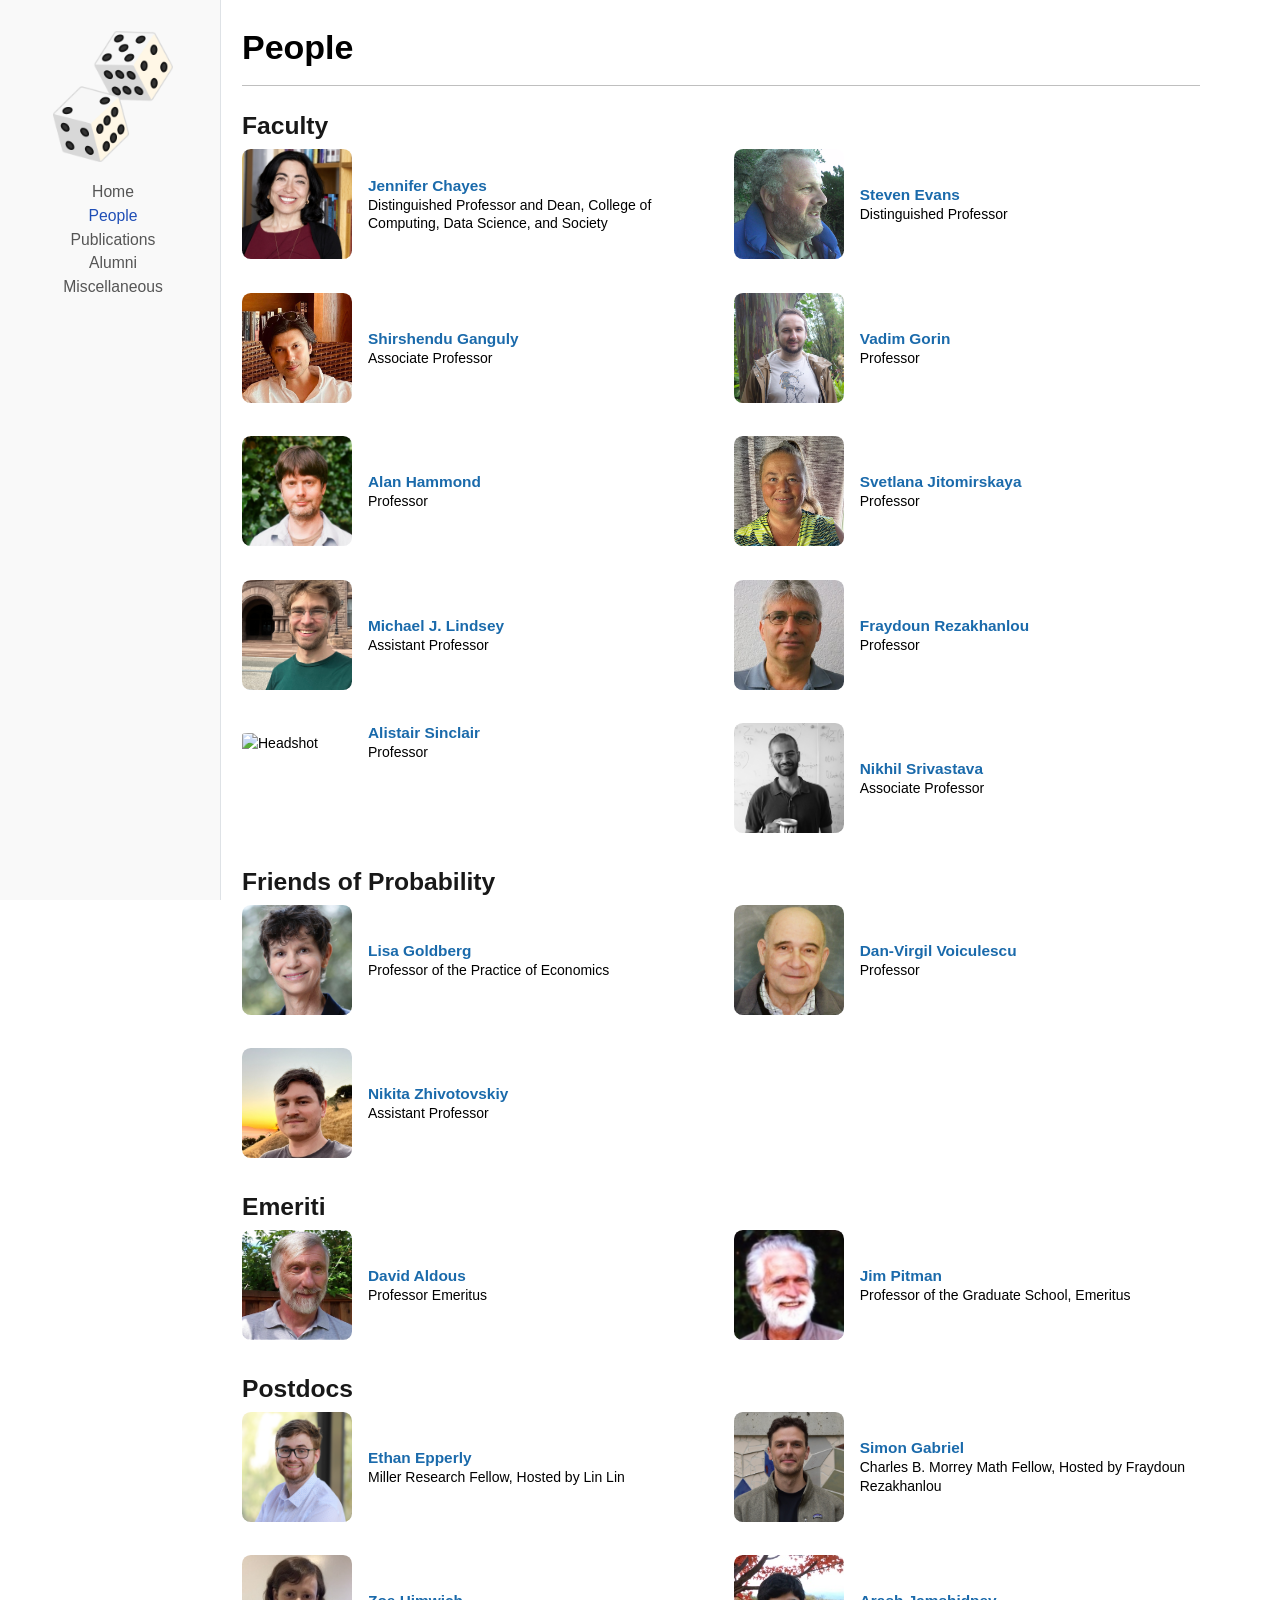
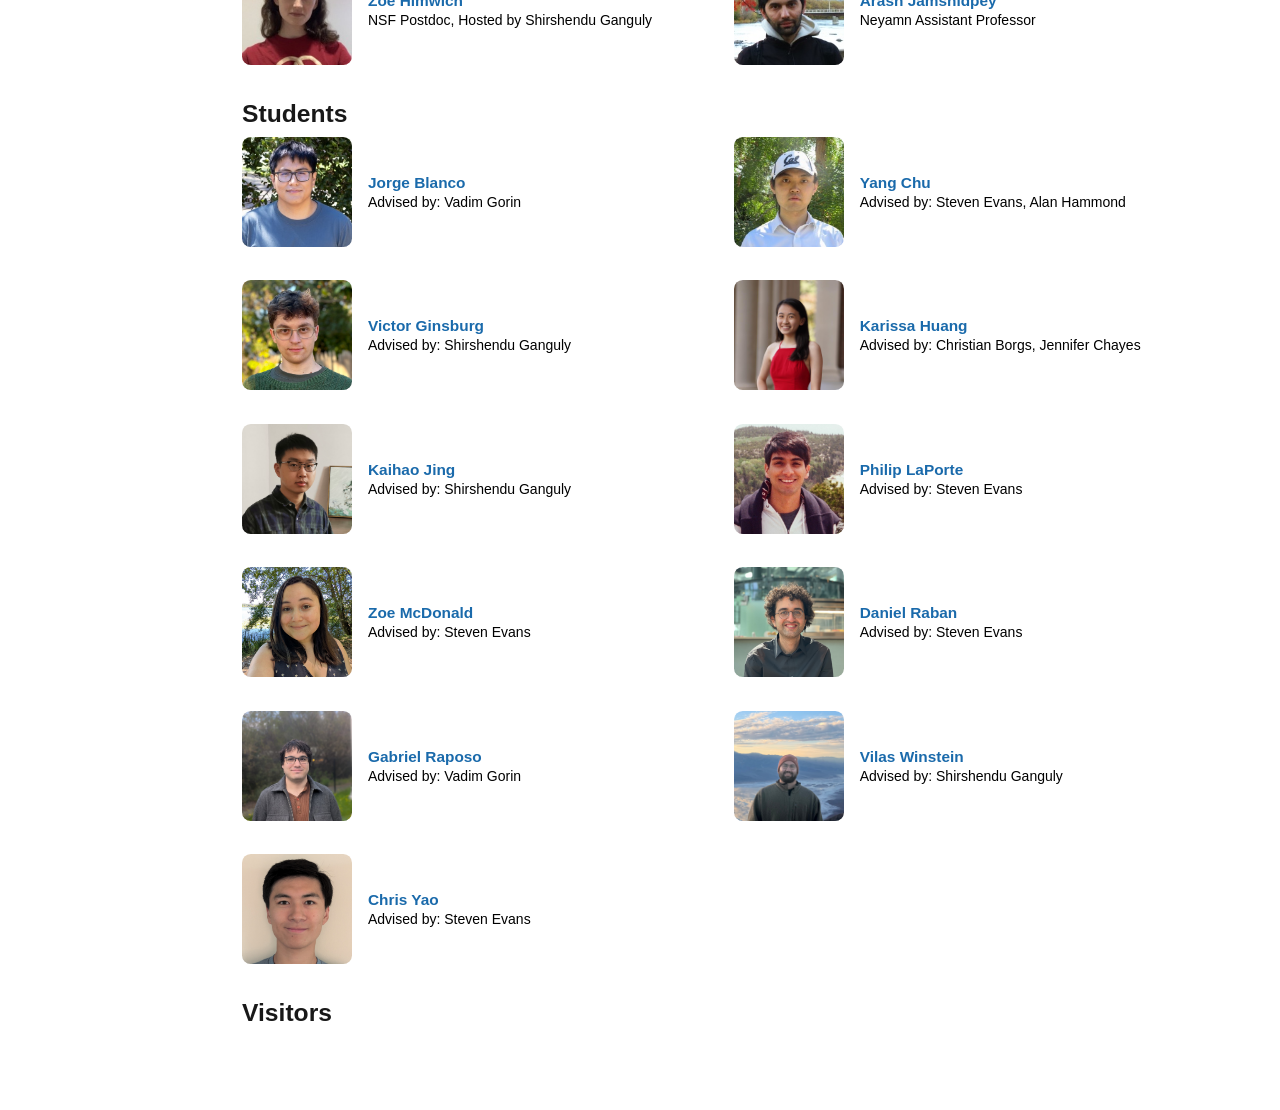
==== commit 44a9b03d: "Built site for gh-pages" ====
--- a/people.html
+++ b/people.html
@@ -2,7 +2,7 @@
 <html xmlns="http://www.w3.org/1999/xhtml" lang="en" xml:lang="en"><head>
 
 <meta charset="utf-8">
-<meta name="generator" content="quarto-1.9.37">
+<meta name="generator" content="quarto-1.10.18">
 
 <meta name="viewport" content="width=device-width, initial-scale=1.0, user-scalable=yes">
 
@@ -12,10 +12,13 @@
 /* Default styles provided by pandoc.
 ** See https://pandoc.org/MANUAL.html#variables-for-html for config info.
 */
-code{white-space: pre-wrap;}
 span.smallcaps{font-variant: small-caps;}
-div.columns{display: flex; gap: min(4vw, 1.5em);}
-div.column{flex: auto; overflow-x: auto;}
+div.columns{display: flex; gap: 1.5em;}
+div.column{flex: auto;}
+@media screen {
+div.columns{gap: min(4vw, 1.5em);}
+div.column{overflow-x: auto;}
+}
 div.hanging-indent{margin-left: 1.5em; text-indent: -1.5em;}
 ul.task-list{list-style: none;}
 ul.task-list li input[type="checkbox"] {
@@ -35,10 +38,10 @@
 <script src="site_libs/quarto-html/tippy.umd.min.js"></script>
 <script src="site_libs/quarto-html/anchor.min.js"></script>
 <link href="site_libs/quarto-html/tippy.css" rel="stylesheet">
-<link href="site_libs/quarto-html/quarto-syntax-highlighting-7f8f88aac4f3542376d5c11b86a4c14d.css" rel="stylesheet" id="quarto-text-highlighting-styles">
+<link href="site_libs/quarto-html/quarto-syntax-highlighting-64a204ab8560d761af7679ceaba22944.css" rel="stylesheet" id="quarto-text-highlighting-styles">
 <script src="site_libs/bootstrap/bootstrap.min.js"></script>
 <link href="site_libs/bootstrap/bootstrap-icons.css" rel="stylesheet">
-<link href="site_libs/bootstrap/bootstrap-fb299822a110b525ef900ae9bc1234b5.min.css" rel="stylesheet" append-hash="true" id="quarto-bootstrap" data-mode="light">
+<link href="site_libs/bootstrap/bootstrap-14ed52d64cebd2125cf0662d49733eaf.min.css" rel="stylesheet" append-hash="true" id="quarto-bootstrap" data-mode="light">
 <script id="quarto-search-options" type="application/json">{
   "language": {
     "search-no-results-text": "No results",
--- a/site_libs/quarto-html/quarto-syntax-highlighting-64a204ab8560d761af7679ceaba22944.css
+++ b/site_libs/quarto-html/quarto-syntax-highlighting-64a204ab8560d761af7679ceaba22944.css
@@ -0,0 +1,236 @@
+/* quarto syntax highlight colors */
+:root {
+  --quarto-hl-ot-color: #003B4F;
+  --quarto-hl-at-color: #657422;
+  --quarto-hl-ss-color: #20794D;
+  --quarto-hl-an-color: #5E5E5E;
+  --quarto-hl-fu-color: #4758AB;
+  --quarto-hl-st-color: #20794D;
+  --quarto-hl-cf-color: #003B4F;
+  --quarto-hl-op-color: #5E5E5E;
+  --quarto-hl-er-color: #AD0000;
+  --quarto-hl-bn-color: #AD0000;
+  --quarto-hl-al-color: #AD0000;
+  --quarto-hl-va-color: #111111;
+  --quarto-hl-bu-color: inherit;
+  --quarto-hl-ex-color: inherit;
+  --quarto-hl-pp-color: #AD0000;
+  --quarto-hl-in-color: #5E5E5E;
+  --quarto-hl-vs-color: #20794D;
+  --quarto-hl-wa-color: #5E5E5E;
+  --quarto-hl-do-color: #5E5E5E;
+  --quarto-hl-im-color: #00769E;
+  --quarto-hl-ch-color: #20794D;
+  --quarto-hl-dt-color: #AD0000;
+  --quarto-hl-fl-color: #AD0000;
+  --quarto-hl-co-color: #5E5E5E;
+  --quarto-hl-cv-color: #5E5E5E;
+  --quarto-hl-cn-color: #8f5902;
+  --quarto-hl-sc-color: #5E5E5E;
+  --quarto-hl-dv-color: #AD0000;
+  --quarto-hl-kw-color: #003B4F;
+}
+
+/* other quarto variables */
+:root {
+  --quarto-font-monospace: SFMono-Regular, Menlo, Monaco, Consolas, "Liberation Mono", "Courier New", monospace;
+}
+
+/* syntax highlight based on Pandoc's rules */
+pre > code.sourceCode > span {
+  color: #003B4F;
+}
+
+code.sourceCode > span {
+  color: #003B4F;
+}
+
+div.sourceCode,
+div.sourceCode pre.sourceCode {
+  color: #003B4F;
+}
+
+/* Normal */
+code span {
+  color: #003B4F;
+}
+
+/* Alert */
+code span.al {
+  color: #AD0000;
+  font-style: inherit;
+}
+
+/* Annotation */
+code span.an {
+  color: #5E5E5E;
+  font-style: inherit;
+}
+
+/* Attribute */
+code span.at {
+  color: #657422;
+  font-style: inherit;
+}
+
+/* BaseN */
+code span.bn {
+  color: #AD0000;
+  font-style: inherit;
+}
+
+/* BuiltIn */
+code span.bu {
+  font-style: inherit;
+}
+
+/* ControlFlow */
+code span.cf {
+  color: #003B4F;
+  font-weight: bold;
+  font-style: inherit;
+}
+
+/* Char */
+code span.ch {
+  color: #20794D;
+  font-style: inherit;
+}
+
+/* Constant */
+code span.cn {
+  color: #8f5902;
+  font-style: inherit;
+}
+
+/* Comment */
+code span.co {
+  color: #5E5E5E;
+  font-style: inherit;
+}
+
+/* CommentVar */
+code span.cv {
+  color: #5E5E5E;
+  font-style: italic;
+}
+
+/* Documentation */
+code span.do {
+  color: #5E5E5E;
+  font-style: italic;
+}
+
+/* DataType */
+code span.dt {
+  color: #AD0000;
+  font-style: inherit;
+}
+
+/* DecVal */
+code span.dv {
+  color: #AD0000;
+  font-style: inherit;
+}
+
+/* Error */
+code span.er {
+  color: #AD0000;
+  font-style: inherit;
+}
+
+/* Extension */
+code span.ex {
+  font-style: inherit;
+}
+
+/* Float */
+code span.fl {
+  color: #AD0000;
+  font-style: inherit;
+}
+
+/* Function */
+code span.fu {
+  color: #4758AB;
+  font-style: inherit;
+}
+
+/* Import */
+code span.im {
+  color: #00769E;
+  font-style: inherit;
+}
+
+/* Information */
+code span.in {
+  color: #5E5E5E;
+  font-style: inherit;
+}
+
+/* Keyword */
+code span.kw {
+  color: #003B4F;
+  font-weight: bold;
+  font-style: inherit;
+}
+
+/* Operator */
+code span.op {
+  color: #5E5E5E;
+  font-style: inherit;
+}
+
+/* Other */
+code span.ot {
+  color: #003B4F;
+  font-style: inherit;
+}
+
+/* Preprocessor */
+code span.pp {
+  color: #AD0000;
+  font-style: inherit;
+}
+
+/* SpecialChar */
+code span.sc {
+  color: #5E5E5E;
+  font-style: inherit;
+}
+
+/* SpecialString */
+code span.ss {
+  color: #20794D;
+  font-style: inherit;
+}
+
+/* String */
+code span.st {
+  color: #20794D;
+  font-style: inherit;
+}
+
+/* Variable */
+code span.va {
+  color: #111111;
+  font-style: inherit;
+}
+
+/* VerbatimString */
+code span.vs {
+  color: #20794D;
+  font-style: inherit;
+}
+
+/* Warning */
+code span.wa {
+  color: #5E5E5E;
+  font-style: italic;
+}
+
+.prevent-inlining {
+  content: "</";
+}
+
+/*# sourceMappingURL=9d8d5bb603a83b8298b89080a598c93b.css.map */
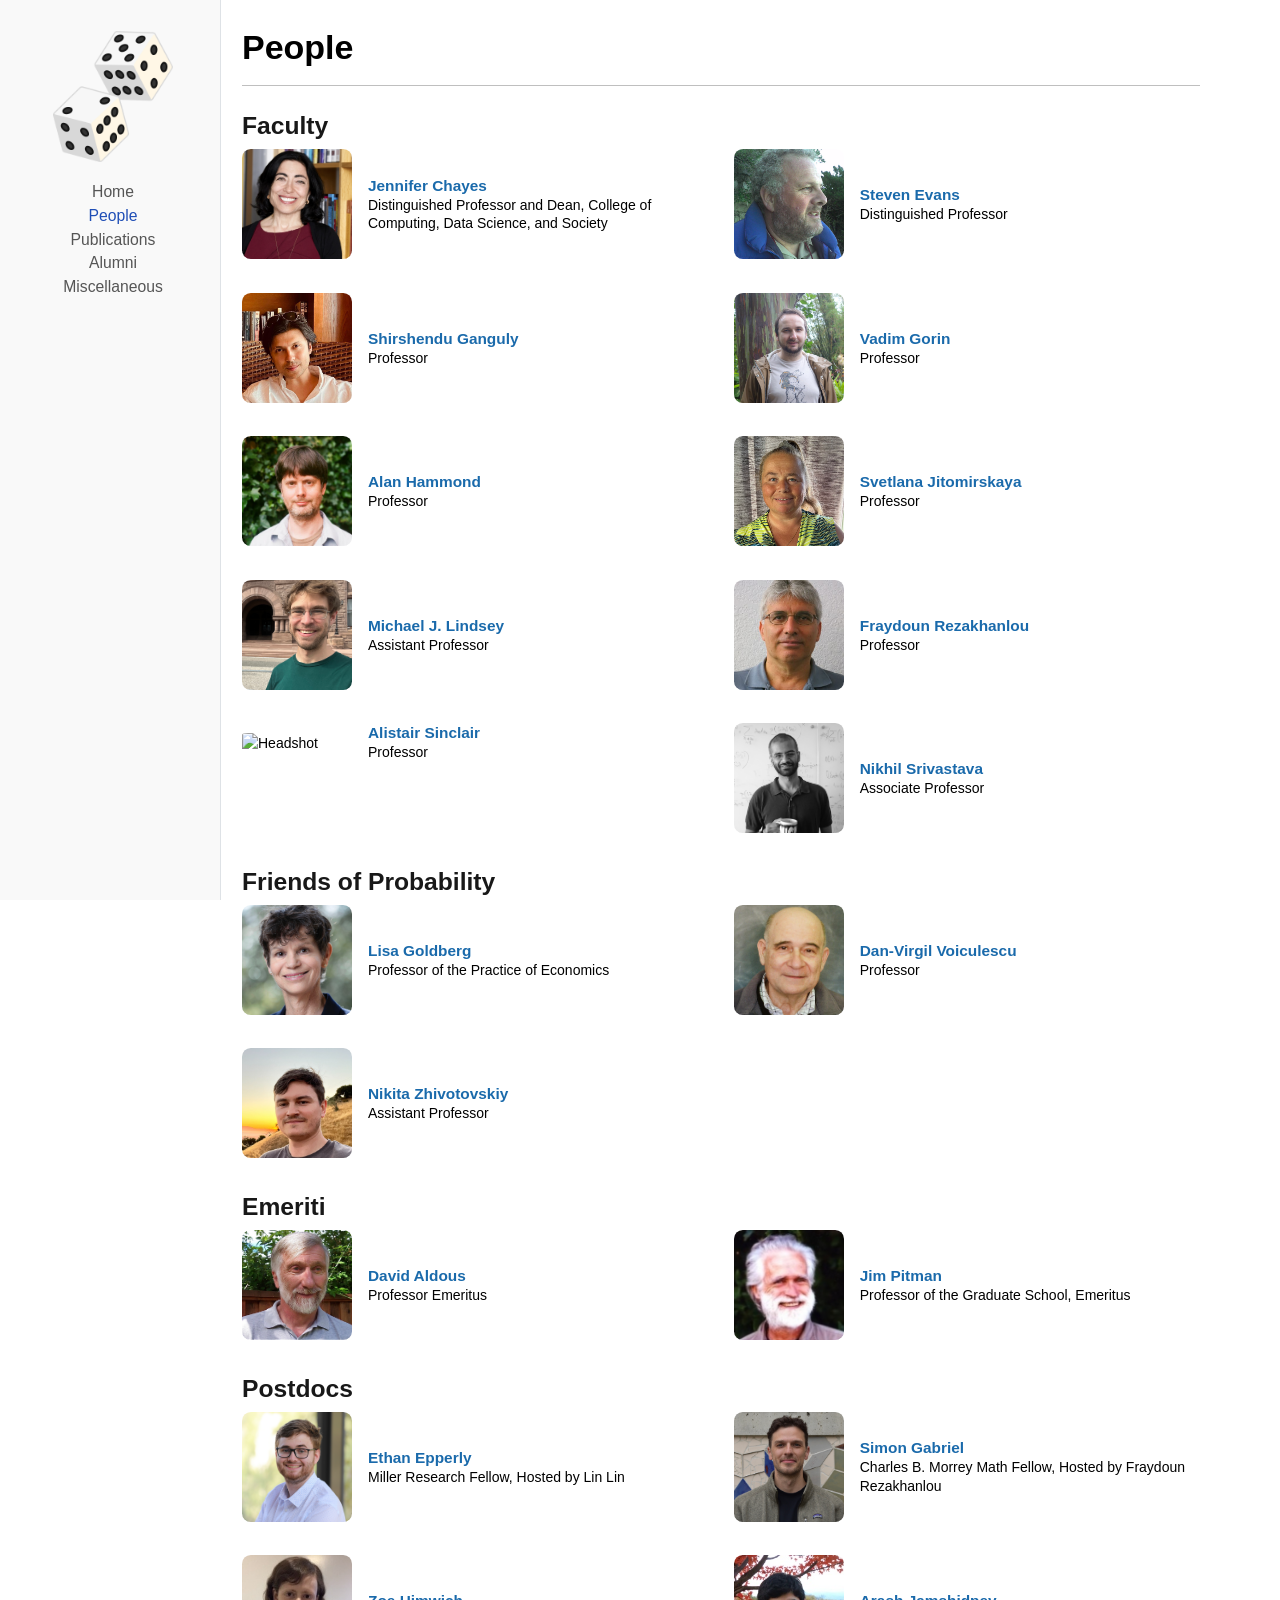
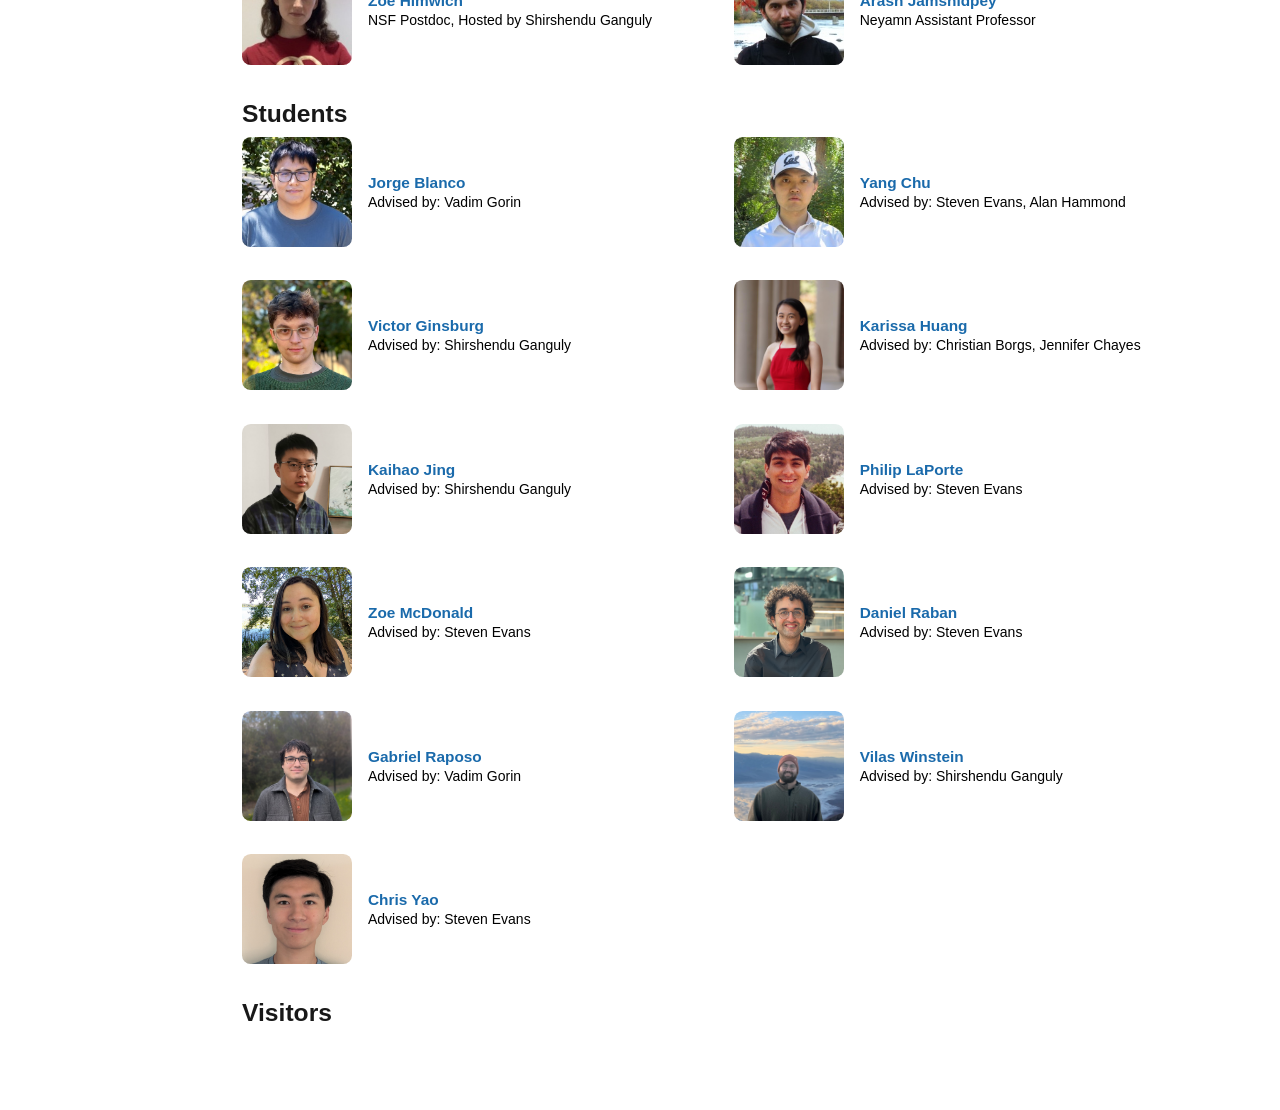
==== commit 3e68cf77: "Built site for gh-pages" ====
--- a/people.html
+++ b/people.html
@@ -2,7 +2,7 @@
 <html xmlns="http://www.w3.org/1999/xhtml" lang="en" xml:lang="en"><head>
 
 <meta charset="utf-8">
-<meta name="generator" content="quarto-1.10.18">
+<meta name="generator" content="quarto-1.11.9">
 
 <meta name="viewport" content="width=device-width, initial-scale=1.0, user-scalable=yes">
 
@@ -34,14 +34,15 @@
 <script src="site_libs/clipboard/clipboard.min.js"></script>
 <script src="site_libs/quarto-html/quarto.js" type="module"></script>
 <script src="site_libs/quarto-html/tabsets/tabsets.js" type="module"></script>
+<script src="site_libs/quarto-html/scrollable-regions/scrollable-regions.js" type="module"></script>
 <script src="site_libs/quarto-html/popper.min.js"></script>
 <script src="site_libs/quarto-html/tippy.umd.min.js"></script>
 <script src="site_libs/quarto-html/anchor.min.js"></script>
 <link href="site_libs/quarto-html/tippy.css" rel="stylesheet">
-<link href="site_libs/quarto-html/quarto-syntax-highlighting-64a204ab8560d761af7679ceaba22944.css" rel="stylesheet" id="quarto-text-highlighting-styles">
+<link href="site_libs/quarto-html/quarto-syntax-highlighting-63b5708e65d6cd79cd7618c58d0c21e7.css" rel="stylesheet" id="quarto-text-highlighting-styles">
 <script src="site_libs/bootstrap/bootstrap.min.js"></script>
 <link href="site_libs/bootstrap/bootstrap-icons.css" rel="stylesheet">
-<link href="site_libs/bootstrap/bootstrap-14ed52d64cebd2125cf0662d49733eaf.min.css" rel="stylesheet" append-hash="true" id="quarto-bootstrap" data-mode="light">
+<link href="site_libs/bootstrap/bootstrap-66f18a4d21a7736779bc49018a2a17cc.min.css" rel="stylesheet" append-hash="true" id="quarto-bootstrap" data-mode="light">
 <script id="quarto-search-options" type="application/json">{
   "language": {
     "search-no-results-text": "No results",
@@ -64,17 +65,17 @@
 <link rel="stylesheet" href="assets/styles.css">
 </head>
 
-<body class="nav-sidebar docked fullcontent quarto-light">
+<body class="nav-sidebar docked fullcontent quarto-light"><a id="quarto-skip-link" class="visually-hidden-focusable" href="#quarto-document-content">Skip to main content</a>
 
 <div id="quarto-search-results"></div>
   <header id="quarto-header" class="headroom fixed-top">
-  <nav class="quarto-secondary-nav">
+  <nav class="quarto-secondary-nav" aria-label="Toolbar">
     <div class="container-fluid d-flex">
       <button type="button" class="quarto-btn-toggle btn" data-bs-toggle="collapse" role="button" data-bs-target=".quarto-sidebar-collapse-item" aria-controls="quarto-sidebar" aria-expanded="false" aria-label="Toggle sidebar navigation" onclick="if (window.quartoToggleHeadroom) { window.quartoToggleHeadroom(); }">
         <i class="bi bi-layout-text-sidebar-reverse"></i>
       </button>
-        <nav class="quarto-page-breadcrumbs" aria-label="breadcrumb"><ol class="breadcrumb"><li class="breadcrumb-item"><a href="./people.html">People</a></li></ol></nav>
-        <a class="flex-grow-1" role="navigation" data-bs-toggle="collapse" data-bs-target=".quarto-sidebar-collapse-item" aria-controls="quarto-sidebar" aria-expanded="false" aria-label="Toggle sidebar navigation" onclick="if (window.quartoToggleHeadroom) { window.quartoToggleHeadroom(); }">      
+        <nav class="quarto-page-breadcrumbs" aria-label="Breadcrumbs"><ol class="breadcrumb"><li class="breadcrumb-item"><a href="./people.html">People</a></li></ol></nav>
+        <a class="flex-grow-1" data-bs-toggle="collapse" data-bs-target=".quarto-sidebar-collapse-item" onclick="if (window.quartoToggleHeadroom) { window.quartoToggleHeadroom(); }">      
         </a>
     </div>
   </nav>
@@ -82,7 +83,7 @@
 <!-- content -->
 <div id="quarto-content" class="quarto-container page-columns page-rows-contents page-layout-article">
 <!-- sidebar -->
-  <nav id="quarto-sidebar" class="sidebar collapse collapse-horizontal quarto-sidebar-collapse-item sidebar-navigation docked overflow-auto">
+  <nav id="quarto-sidebar" class="sidebar collapse collapse-horizontal quarto-sidebar-collapse-item sidebar-navigation docked overflow-auto" aria-label="Site">
     <div class="pt-lg-2 mt-2 text-left sidebar-header">
       <a href="./index.html" class="sidebar-logo-link">
       <img src="./assets/logo/logo-dice.png" alt="Logo" class="sidebar-logo light-content py-0 d-lg-inline d-none">
@@ -128,7 +129,7 @@
 <!-- margin-sidebar -->
     
 <!-- main -->
-<main class="content" id="quarto-document-content">
+<main class="content" id="quarto-document-content" tabindex="-1">
 
 <header id="title-block-header" class="quarto-title-block default">
 <div class="quarto-title">
@@ -192,7 +193,7 @@
 <a href="https://www.stat.berkeley.edu/~sganguly/" target="_blank" class="faculty-name-link">
 <span style="font-size: 1.1em; font-weight: 600;">Shirshendu Ganguly</span>
 </a>
-<br><span style="font-size: 1em; font-weight: 400;">Associate Professor</span>
+<br><span style="font-size: 1em; font-weight: 400;">Professor</span>
 <br><span style="font-size: 0.8em; font-weight: 300; color: #444;"></span>
 </div>
 </div>
@@ -710,7 +711,8 @@
           return filterRegex.test(href) || localhostRegex.test(href) || mailtoRegex.test(href);
       }
       // Inspect non-navigation links and adorn them if external
-     var links = window.document.querySelectorAll('a[href]:not(.nav-link):not(.navbar-brand):not(.toc-action):not(.sidebar-link):not(.sidebar-item-toggle):not(.pagination-link):not(.no-external):not([aria-hidden]):not(.dropdown-item):not(.quarto-navigation-tool):not(.about-link)');
+      window.quartoDecorateExternalLinks = function (root) {
+     var links = (root || window.document).querySelectorAll('a[href]:not(.nav-link):not(.navbar-brand):not(.toc-action):not(.sidebar-link):not(.sidebar-item-toggle):not(.pagination-link):not(.no-external):not([aria-hidden]):not(.dropdown-item):not(.quarto-navigation-tool):not(.about-link)');
       for (var i=0; i<links.length; i++) {
         const link = links[i];
         if (!isInternal(link.href)) {
@@ -719,8 +721,69 @@
           if (link.dataset.originalHref !== undefined) {
             link.href = link.dataset.originalHref;
           }
-        }
-      }
+          if (!link.classList.contains('no-external-icon')) {
+          }
+        }
+      }
+      };
+      window.quartoDecorateExternalLinks(window.document);
+    // Esc closes the popup (WCAG 1.4.13) and focus leaving both trigger and
+    // popup closes it (WCAG 2.4.11); tippy handles neither for interactive popups.
+    const hideOnEscAndFocusOut = {
+      name: 'hideOnEscAndFocusOut',
+      defaultValue: true,
+      fn(instance) {
+        const dismiss = () => {
+          // A show scheduled by the trigger delay would otherwise reopen it
+          instance.clearDelayTimeouts();
+          instance.hide();
+        };
+        const onKeyDown = (event) => {
+          if (event.key !== 'Escape') {
+            return;
+          }
+          // Keep Esc from also reaching page handlers (e.g. reveal.js overview),
+          // except an open reveal.js slide menu, which Esc should close too.
+          // The menu handles keys only when its keyboard option is on.
+          const menuHandlesEsc = window.Reveal?.getPlugin?.('menu')?.isOpen() &&
+            window.Reveal.getConfig().menu?.keyboard !== false;
+          if (!menuHandlesEsc) {
+            event.stopPropagation();
+          }
+          if (instance.popper.contains(window.document.activeElement)) {
+            // Disabled while refocusing so the focus trigger does not reopen it
+            instance.disable();
+            instance.reference.focus();
+            instance.enable();
+          }
+          dismiss();
+        };
+        const onFocusOut = (event) => {
+          const target = event.relatedTarget;
+          if (target && !instance.reference.contains(target) &&
+              !instance.popper.contains(target)) {
+            dismiss();
+          }
+        };
+        // On the trigger too: a click trigger (code-annotations: select) has no
+        // blur handling. Attached for the instance's lifetime so leaving the
+        // trigger also cancels a show still pending on the trigger delay.
+        instance.reference.addEventListener('focusout', onFocusOut);
+        return {
+          onShow() {
+            window.document.addEventListener('keydown', onKeyDown, true);
+            instance.popper.addEventListener('focusout', onFocusOut);
+          },
+          onHide() {
+            window.document.removeEventListener('keydown', onKeyDown, true);
+            instance.popper.removeEventListener('focusout', onFocusOut);
+          },
+          onDestroy() {
+            instance.reference.removeEventListener('focusout', onFocusOut);
+          },
+        };
+      },
+    };
     function tippyHover(el, contentFn, onTriggerFn, onUntriggerFn) {
       const config = {
         allowHTML: true,
@@ -734,6 +797,7 @@
         interactiveBorder: 10,
         theme: 'quarto',
         placement: 'bottom-start',
+        plugins: [hideOnEscAndFocusOut],
       };
       if (contentFn) {
         config.content = contentFn;
@@ -896,44 +960,54 @@
           const lineIds = lines.map((line) => {
             return targetCell + "-" + line;
           })
-          let top = null;
-          let height = null;
-          let parent = null;
+          // Each band is positioned against its own containing block, which is
+          // not the offsetParent of the lines, so place it from client rects.
+          const placeBand = (band, firstEl, lastEl, codeBlock) => {
+            const container = band.offsetParent;
+            if (container === null) {
+              return;
+            }
+            const containerRect = container.getBoundingClientRect();
+            // Reveal.js scales slides with a transform, so convert client
+            // pixels back to the CSS pixels of the container.
+            const scale = containerRect.height / container.offsetHeight || 1;
+            const firstRect = firstEl.getBoundingClientRect();
+            const lastRect = lastEl.getBoundingClientRect();
+            const top = (firstRect.top - containerRect.top) / scale - container.clientTop + container.scrollTop;
+            const height = (lastRect.bottom - firstRect.top) / scale;
+            band.style.top = top - 2 + "px";
+            band.style.height = height + 4 + "px";
+            if (codeBlock) {
+              // Without the copy button wrapper, the containing block is wider
+              // than the code block, so span the code block explicitly.
+              const blockRect = codeBlock.getBoundingClientRect();
+              band.style.left = (blockRect.left - containerRect.left) / scale - container.clientLeft + container.scrollLeft + "px";
+              band.style.width = blockRect.width / scale + "px";
+            }
+          };
           if (lineIds.length > 0) {
-              //compute the position of the single el (top and bottom and make a div)
-              const el = window.document.getElementById(lineIds[0]);
-              top = el.offsetTop;
-              height = el.offsetHeight;
-              parent = el.parentElement.parentElement;
-            if (lineIds.length > 1) {
-              const lastEl = window.document.getElementById(lineIds[lineIds.length - 1]);
-              const bottom = lastEl.offsetTop + lastEl.offsetHeight;
-              height = bottom - top;
+            const el = window.document.getElementById(lineIds[0]);
+            const lastEl = window.document.getElementById(lineIds[lineIds.length - 1]);
+            const parent = el.parentElement.parentElement;
+            // cook up a div (if necessary) and position it
+            let div = window.document.getElementById("code-annotation-line-highlight");
+            if (div === null) {
+              div = window.document.createElement("div");
+              div.setAttribute("id", "code-annotation-line-highlight");
+              div.style.position = 'absolute';
+              parent.appendChild(div);
             }
-            if (top !== null && height !== null && parent !== null) {
-              // cook up a div (if necessary) and position it 
-              let div = window.document.getElementById("code-annotation-line-highlight");
-              if (div === null) {
-                div = window.document.createElement("div");
-                div.setAttribute("id", "code-annotation-line-highlight");
-                div.style.position = 'absolute';
-                parent.appendChild(div);
-              }
-              div.style.top = top - 2 + "px";
-              div.style.height = height + 4 + "px";
-              div.style.left = 0;
-              let gutterDiv = window.document.getElementById("code-annotation-line-highlight-gutter");
-              if (gutterDiv === null) {
-                gutterDiv = window.document.createElement("div");
-                gutterDiv.setAttribute("id", "code-annotation-line-highlight-gutter");
-                gutterDiv.style.position = 'absolute';
-                const codeCell = window.document.getElementById(targetCell);
-                const gutter = codeCell.querySelector('.code-annotation-gutter');
-                gutter.appendChild(gutterDiv);
-              }
-              gutterDiv.style.top = top - 2 + "px";
-              gutterDiv.style.height = height + 4 + "px";
+            placeBand(div, el, lastEl, parent.closest("div.sourceCode") || parent);
+            let gutterDiv = window.document.getElementById("code-annotation-line-highlight-gutter");
+            if (gutterDiv === null) {
+              gutterDiv = window.document.createElement("div");
+              gutterDiv.setAttribute("id", "code-annotation-line-highlight-gutter");
+              gutterDiv.style.position = 'absolute';
+              const codeCell = window.document.getElementById(targetCell);
+              const gutter = codeCell.querySelector('.code-annotation-gutter');
+              gutter.appendChild(gutterDiv);
             }
+            placeBand(gutterDiv, el, lastEl);
             selectedAnnoteEl = annoteEl;
           }
         };
@@ -1032,6 +1106,9 @@
     }
   });
   </script>
+  <script type="application/javascript">
+  window.quartoScrollableRegionsLabels = {"code":"Scrollable code","output":"Scrollable output"};
+  </script>
 </div> <!-- /content -->
 
 
--- a/site_libs/quarto-html/quarto-syntax-highlighting-63b5708e65d6cd79cd7618c58d0c21e7.css
+++ b/site_libs/quarto-html/quarto-syntax-highlighting-63b5708e65d6cd79cd7618c58d0c21e7.css
@@ -0,0 +1,236 @@
+/* quarto syntax highlight colors */
+:root {
+  --quarto-hl-ot-color: #003B4F;
+  --quarto-hl-at-color: #657422;
+  --quarto-hl-ss-color: #20794D;
+  --quarto-hl-an-color: #5E5E5E;
+  --quarto-hl-fu-color: #4758AB;
+  --quarto-hl-st-color: #20794D;
+  --quarto-hl-cf-color: #003B4F;
+  --quarto-hl-op-color: #5E5E5E;
+  --quarto-hl-er-color: #AD0000;
+  --quarto-hl-bn-color: #AD0000;
+  --quarto-hl-al-color: #AD0000;
+  --quarto-hl-va-color: #111111;
+  --quarto-hl-bu-color: inherit;
+  --quarto-hl-ex-color: inherit;
+  --quarto-hl-pp-color: #AD0000;
+  --quarto-hl-in-color: #5E5E5E;
+  --quarto-hl-vs-color: #20794D;
+  --quarto-hl-wa-color: #5E5E5E;
+  --quarto-hl-do-color: #5E5E5E;
+  --quarto-hl-im-color: #00769E;
+  --quarto-hl-ch-color: #20794D;
+  --quarto-hl-dt-color: #AD0000;
+  --quarto-hl-fl-color: #AD0000;
+  --quarto-hl-co-color: #5E5E5E;
+  --quarto-hl-cv-color: #5E5E5E;
+  --quarto-hl-cn-color: #8f5902;
+  --quarto-hl-sc-color: #5E5E5E;
+  --quarto-hl-dv-color: #AD0000;
+  --quarto-hl-kw-color: #003B4F;
+}
+
+/* other quarto variables */
+:root {
+  --quarto-font-monospace: SFMono-Regular, Menlo, Monaco, Consolas, "Liberation Mono", "Courier New", monospace;
+}
+
+/* syntax highlight based on Pandoc's rules */
+pre > code.sourceCode > span {
+  color: #003B4F;
+}
+
+code.sourceCode > span {
+  color: #003B4F;
+}
+
+div.sourceCode,
+div.sourceCode pre.sourceCode {
+  color: #003B4F;
+}
+
+/* Normal */
+code span {
+  color: #003B4F;
+}
+
+/* Alert */
+code span.al {
+  color: #AD0000;
+  font-style: inherit;
+}
+
+/* Annotation */
+code span.an {
+  color: #5E5E5E;
+  font-style: inherit;
+}
+
+/* Attribute */
+code span.at {
+  color: #657422;
+  font-style: inherit;
+}
+
+/* BaseN */
+code span.bn {
+  color: #AD0000;
+  font-style: inherit;
+}
+
+/* BuiltIn */
+code span.bu {
+  font-style: inherit;
+}
+
+/* ControlFlow */
+code span.cf {
+  color: #003B4F;
+  font-weight: bold;
+  font-style: inherit;
+}
+
+/* Char */
+code span.ch {
+  color: #20794D;
+  font-style: inherit;
+}
+
+/* Constant */
+code span.cn {
+  color: #8f5902;
+  font-style: inherit;
+}
+
+/* Comment */
+code span.co {
+  color: #5E5E5E;
+  font-style: inherit;
+}
+
+/* CommentVar */
+code span.cv {
+  color: #5E5E5E;
+  font-style: italic;
+}
+
+/* Documentation */
+code span.do {
+  color: #5E5E5E;
+  font-style: italic;
+}
+
+/* DataType */
+code span.dt {
+  color: #AD0000;
+  font-style: inherit;
+}
+
+/* DecVal */
+code span.dv {
+  color: #AD0000;
+  font-style: inherit;
+}
+
+/* Error */
+code span.er {
+  color: #AD0000;
+  font-style: inherit;
+}
+
+/* Extension */
+code span.ex {
+  font-style: inherit;
+}
+
+/* Float */
+code span.fl {
+  color: #AD0000;
+  font-style: inherit;
+}
+
+/* Function */
+code span.fu {
+  color: #4758AB;
+  font-style: inherit;
+}
+
+/* Import */
+code span.im {
+  color: #00769E;
+  font-style: inherit;
+}
+
+/* Information */
+code span.in {
+  color: #5E5E5E;
+  font-style: inherit;
+}
+
+/* Keyword */
+code span.kw {
+  color: #003B4F;
+  font-weight: bold;
+  font-style: inherit;
+}
+
+/* Operator */
+code span.op {
+  color: #5E5E5E;
+  font-style: inherit;
+}
+
+/* Other */
+code span.ot {
+  color: #003B4F;
+  font-style: inherit;
+}
+
+/* Preprocessor */
+code span.pp {
+  color: #AD0000;
+  font-style: inherit;
+}
+
+/* SpecialChar */
+code span.sc {
+  color: #5E5E5E;
+  font-style: inherit;
+}
+
+/* SpecialString */
+code span.ss {
+  color: #20794D;
+  font-style: inherit;
+}
+
+/* String */
+code span.st {
+  color: #20794D;
+  font-style: inherit;
+}
+
+/* Variable */
+code span.va {
+  color: #111111;
+  font-style: inherit;
+}
+
+/* VerbatimString */
+code span.vs {
+  color: #20794D;
+  font-style: inherit;
+}
+
+/* Warning */
+code span.wa {
+  color: #5E5E5E;
+  font-style: italic;
+}
+
+.prevent-inlining {
+  content: "</";
+}
+
+/*# sourceMappingURL=054cc16b9e9817627be6994582d2ffb5.css.map */
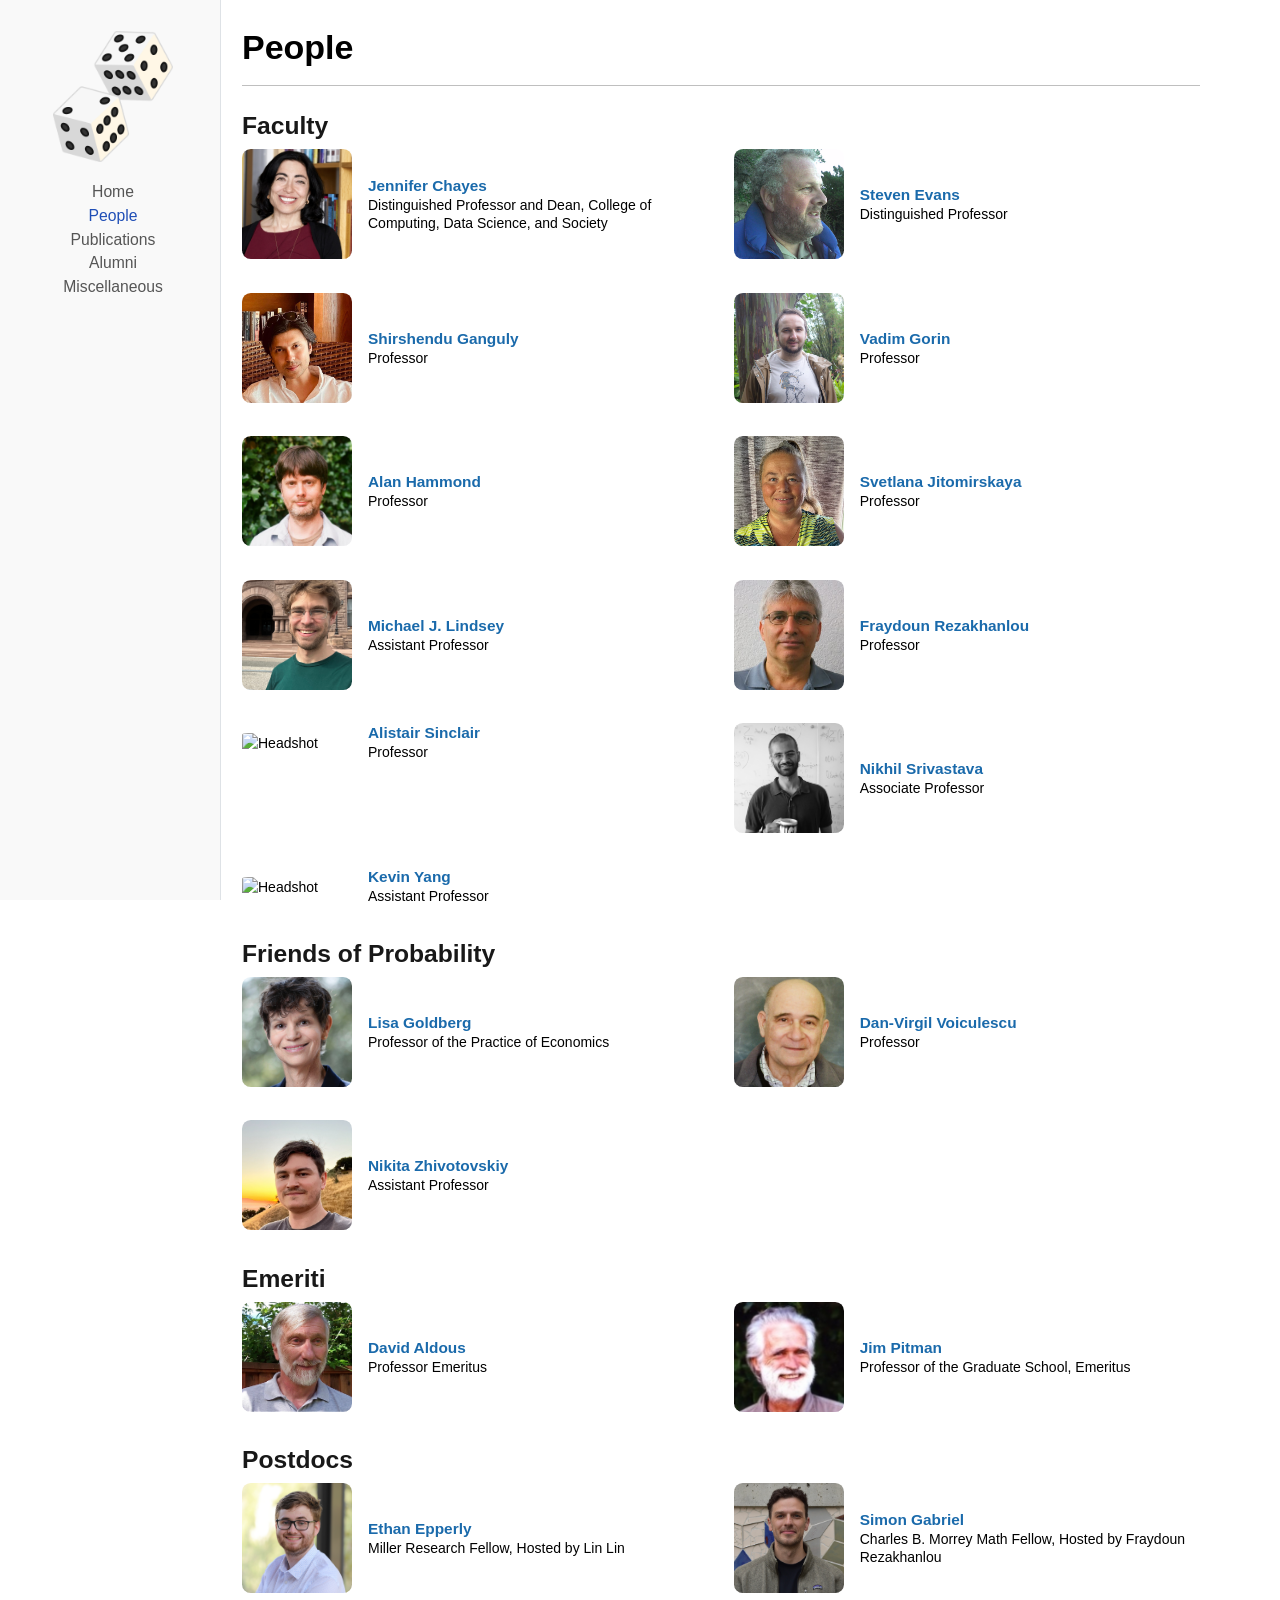
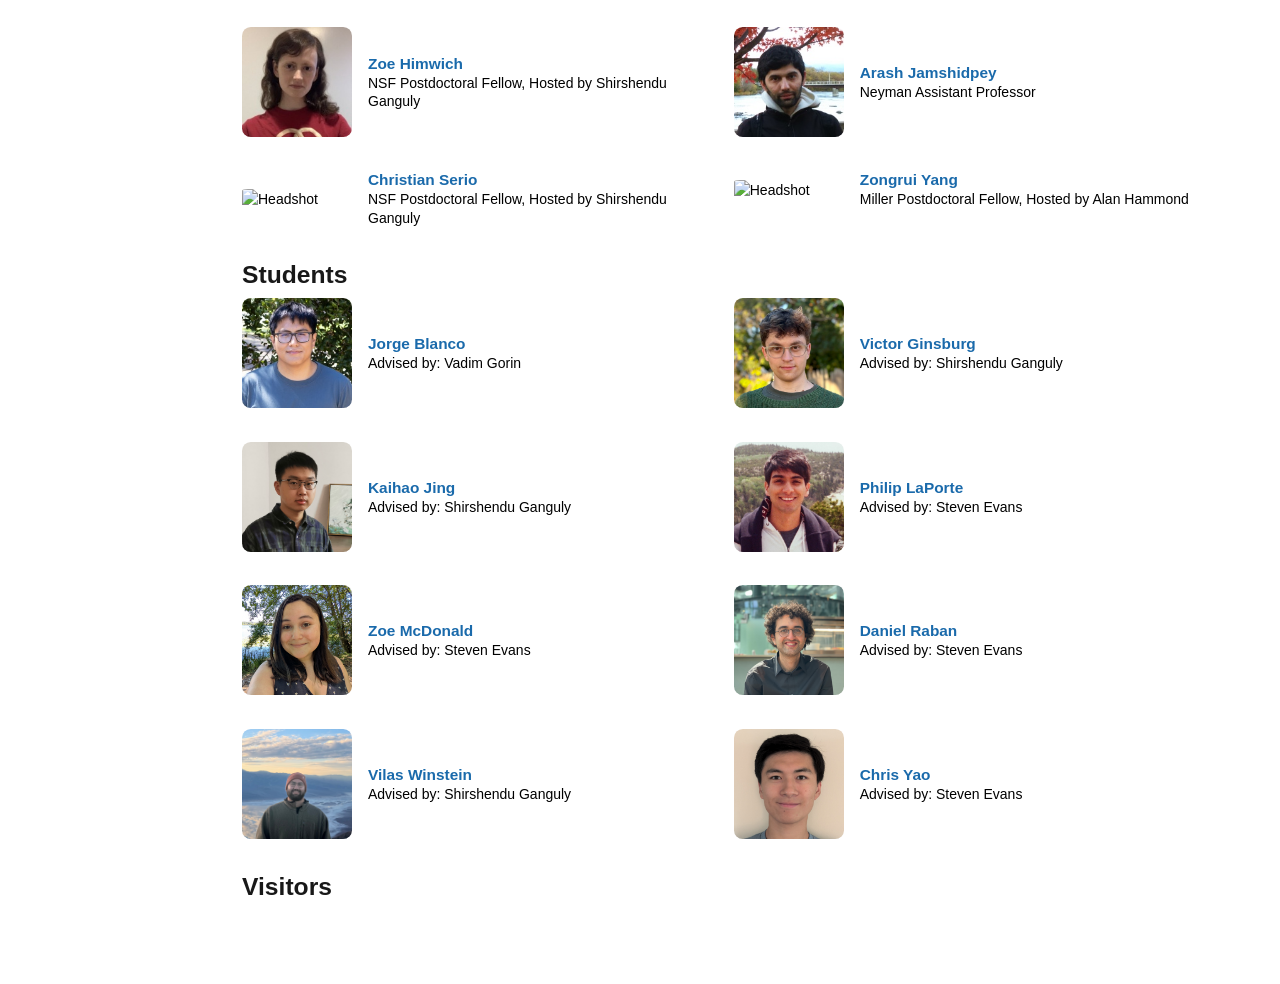
==== commit 57c3b0a8: "Built site for gh-pages" ====
--- a/people.html
+++ b/people.html
@@ -304,6 +304,21 @@
 </div>
 </div>
 
+<div class="g-col-12 g-col-sm-6" style="margin-bottom: 8px;">
+<div style="display: flex; gap: 16px; align-items: center;">
+<div style="flex-shrink: 0; width: 110px;">
+<img src="./images/Kevin_Yang.jpeg" alt="Headshot" style="width: 100%; aspect-ratio: 1/1; object-fit: cover; object-position: center; border-radius: 8%;">
+</div>
+<div style="flex: 1; line-height: 1.3;">
+<a href="https://yang-kev.github.io/" target="_blank" class="faculty-name-link">
+<span style="font-size: 1.1em; font-weight: 600;">Kevin Yang</span>
+</a>
+<br><span style="font-size: 1em; font-weight: 400;">Assistant Professor</span>
+<br><span style="font-size: 0.8em; font-weight: 300; color: #444;"></span>
+</div>
+</div>
+</div>
+
 </div>
 </section>
 <section id="friends-of-probability" class="level3">
@@ -433,7 +448,7 @@
 <a href="https://scholar.google.com/citations?user=SvDf-MwAAAAJ&amp;hl=en" target="_blank" class="faculty-name-link">
 <span style="font-size: 1.1em; font-weight: 600;">Zoe Himwich</span>
 </a>
-<br><span style="font-size: 1em; font-weight: 400;">NSF Postdoc, Hosted by Shirshendu Ganguly</span>
+<br><span style="font-size: 1em; font-weight: 400;">NSF Postdoctoral Fellow, Hosted by Shirshendu Ganguly</span>
 <br><span style="font-size: 0.8em; font-weight: 300; color: #444;"></span>
 </div>
 </div>
@@ -448,7 +463,37 @@
 <a href="https://sites.google.com/view/arash-jamshidpey" target="_blank" class="faculty-name-link">
 <span style="font-size: 1.1em; font-weight: 600;">Arash Jamshidpey</span>
 </a>
-<br><span style="font-size: 1em; font-weight: 400;">Neyamn Assistant Professor</span>
+<br><span style="font-size: 1em; font-weight: 400;">Neyman Assistant Professor</span>
+<br><span style="font-size: 0.8em; font-weight: 300; color: #444;"></span>
+</div>
+</div>
+</div>
+
+<div class="g-col-12 g-col-sm-6" style="margin-bottom: 8px;">
+<div style="display: flex; gap: 16px; align-items: center;">
+<div style="flex-shrink: 0; width: 110px;">
+<img src="./images/christian_serio.jpg" alt="Headshot" style="width: 100%; aspect-ratio: 1/1; object-fit: cover; object-position: center; border-radius: 8%;">
+</div>
+<div style="flex: 1; line-height: 1.3;">
+<a href="http://cdserio.github.io/" target="_blank" class="faculty-name-link">
+<span style="font-size: 1.1em; font-weight: 600;">Christian Serio</span>
+</a>
+<br><span style="font-size: 1em; font-weight: 400;">NSF Postdoctoral Fellow, Hosted by Shirshendu Ganguly</span>
+<br><span style="font-size: 0.8em; font-weight: 300; color: #444;"></span>
+</div>
+</div>
+</div>
+
+<div class="g-col-12 g-col-sm-6" style="margin-bottom: 8px;">
+<div style="display: flex; gap: 16px; align-items: center;">
+<div style="flex-shrink: 0; width: 110px;">
+<img src="./images/Zongrui_Yang_Headshot.jpeg" alt="Headshot" style="width: 100%; aspect-ratio: 1/1; object-fit: cover; object-position: center; border-radius: 8%;">
+</div>
+<div style="flex: 1; line-height: 1.3;">
+<a href="https://zongruiyang1.github.io/" target="_blank" class="faculty-name-link">
+<span style="font-size: 1.1em; font-weight: 600;">Zongrui Yang</span>
+</a>
+<br><span style="font-size: 1em; font-weight: 400;">Miller Postdoctoral Fellow, Hosted by Alan Hammond</span>
 <br><span style="font-size: 0.8em; font-weight: 300; color: #444;"></span>
 </div>
 </div>
@@ -477,21 +522,6 @@
 <div class="g-col-12 g-col-sm-6" style="margin-bottom: 8px;">
 <div style="display: flex; gap: 16px; align-items: center;">
 <div style="flex-shrink: 0; width: 110px;">
-<img src="./images/CHU_Yang - Yang Chu.jpg" alt="Headshot" style="width: 100%; aspect-ratio: 1/1; object-fit: cover; object-position: center; border-radius: 8%;">
-</div>
-<div style="flex: 1; line-height: 1.3;">
-<a href="https://sites.google.com/view/yangch2" target="_blank" class="faculty-name-link">
-<span style="font-size: 1.1em; font-weight: 600;">Yang Chu</span>
-</a>
-<br><span style="font-size: 1em; font-weight: 400;">Advised by: Steven Evans, Alan Hammond</span>
-<br><span style="font-size: 0.8em; font-weight: 300; color: #444;"></span>
-</div>
-</div>
-</div>
-
-<div class="g-col-12 g-col-sm-6" style="margin-bottom: 8px;">
-<div style="display: flex; gap: 16px; align-items: center;">
-<div style="flex-shrink: 0; width: 110px;">
 <img src="./images/victor - Victor Ginsburg.jpg" alt="Headshot" style="width: 100%; aspect-ratio: 1/1; object-fit: cover; object-position: center; border-radius: 8%;">
 </div>
 <div style="flex: 1; line-height: 1.3;">
@@ -507,21 +537,6 @@
 <div class="g-col-12 g-col-sm-6" style="margin-bottom: 8px;">
 <div style="display: flex; gap: 16px; align-items: center;">
 <div style="flex-shrink: 0; width: 110px;">
-<img src="./images/karissa-huang.JPG" alt="Headshot" style="width: 100%; aspect-ratio: 1/1; object-fit: cover; object-position: center; border-radius: 8%;">
-</div>
-<div style="flex: 1; line-height: 1.3;">
-<a href="" target="_blank" class="faculty-name-link">
-<span style="font-size: 1.1em; font-weight: 600;">Karissa Huang</span>
-</a>
-<br><span style="font-size: 1em; font-weight: 400;">Advised by: Christian Borgs, Jennifer Chayes</span>
-<br><span style="font-size: 0.8em; font-weight: 300; color: #444;"></span>
-</div>
-</div>
-</div>
-
-<div class="g-col-12 g-col-sm-6" style="margin-bottom: 8px;">
-<div style="display: flex; gap: 16px; align-items: center;">
-<div style="flex-shrink: 0; width: 110px;">
 <img src="./images/kaihao-jing.jpg" alt="Headshot" style="width: 100%; aspect-ratio: 1/1; object-fit: cover; object-position: center; border-radius: 8%;">
 </div>
 <div style="flex: 1; line-height: 1.3;">
@@ -574,21 +589,6 @@
 <span style="font-size: 1.1em; font-weight: 600;">Daniel Raban</span>
 </a>
 <br><span style="font-size: 1em; font-weight: 400;">Advised by: Steven Evans</span>
-<br><span style="font-size: 0.8em; font-weight: 300; color: #444;"></span>
-</div>
-</div>
-</div>
-
-<div class="g-col-12 g-col-sm-6" style="margin-bottom: 8px;">
-<div style="display: flex; gap: 16px; align-items: center;">
-<div style="flex-shrink: 0; width: 110px;">
-<img src="./images/PictureGabriel - Gabriel Raposo.jpeg" alt="Headshot" style="width: 100%; aspect-ratio: 1/1; object-fit: cover; object-position: center; border-radius: 8%;">
-</div>
-<div style="flex: 1; line-height: 1.3;">
-<a href="https://www.stat.berkeley.edu/~raposo/" target="_blank" class="faculty-name-link">
-<span style="font-size: 1.1em; font-weight: 600;">Gabriel Raposo</span>
-</a>
-<br><span style="font-size: 1em; font-weight: 400;">Advised by: Vadim Gorin</span>
 <br><span style="font-size: 0.8em; font-weight: 300; color: #444;"></span>
 </div>
 </div>
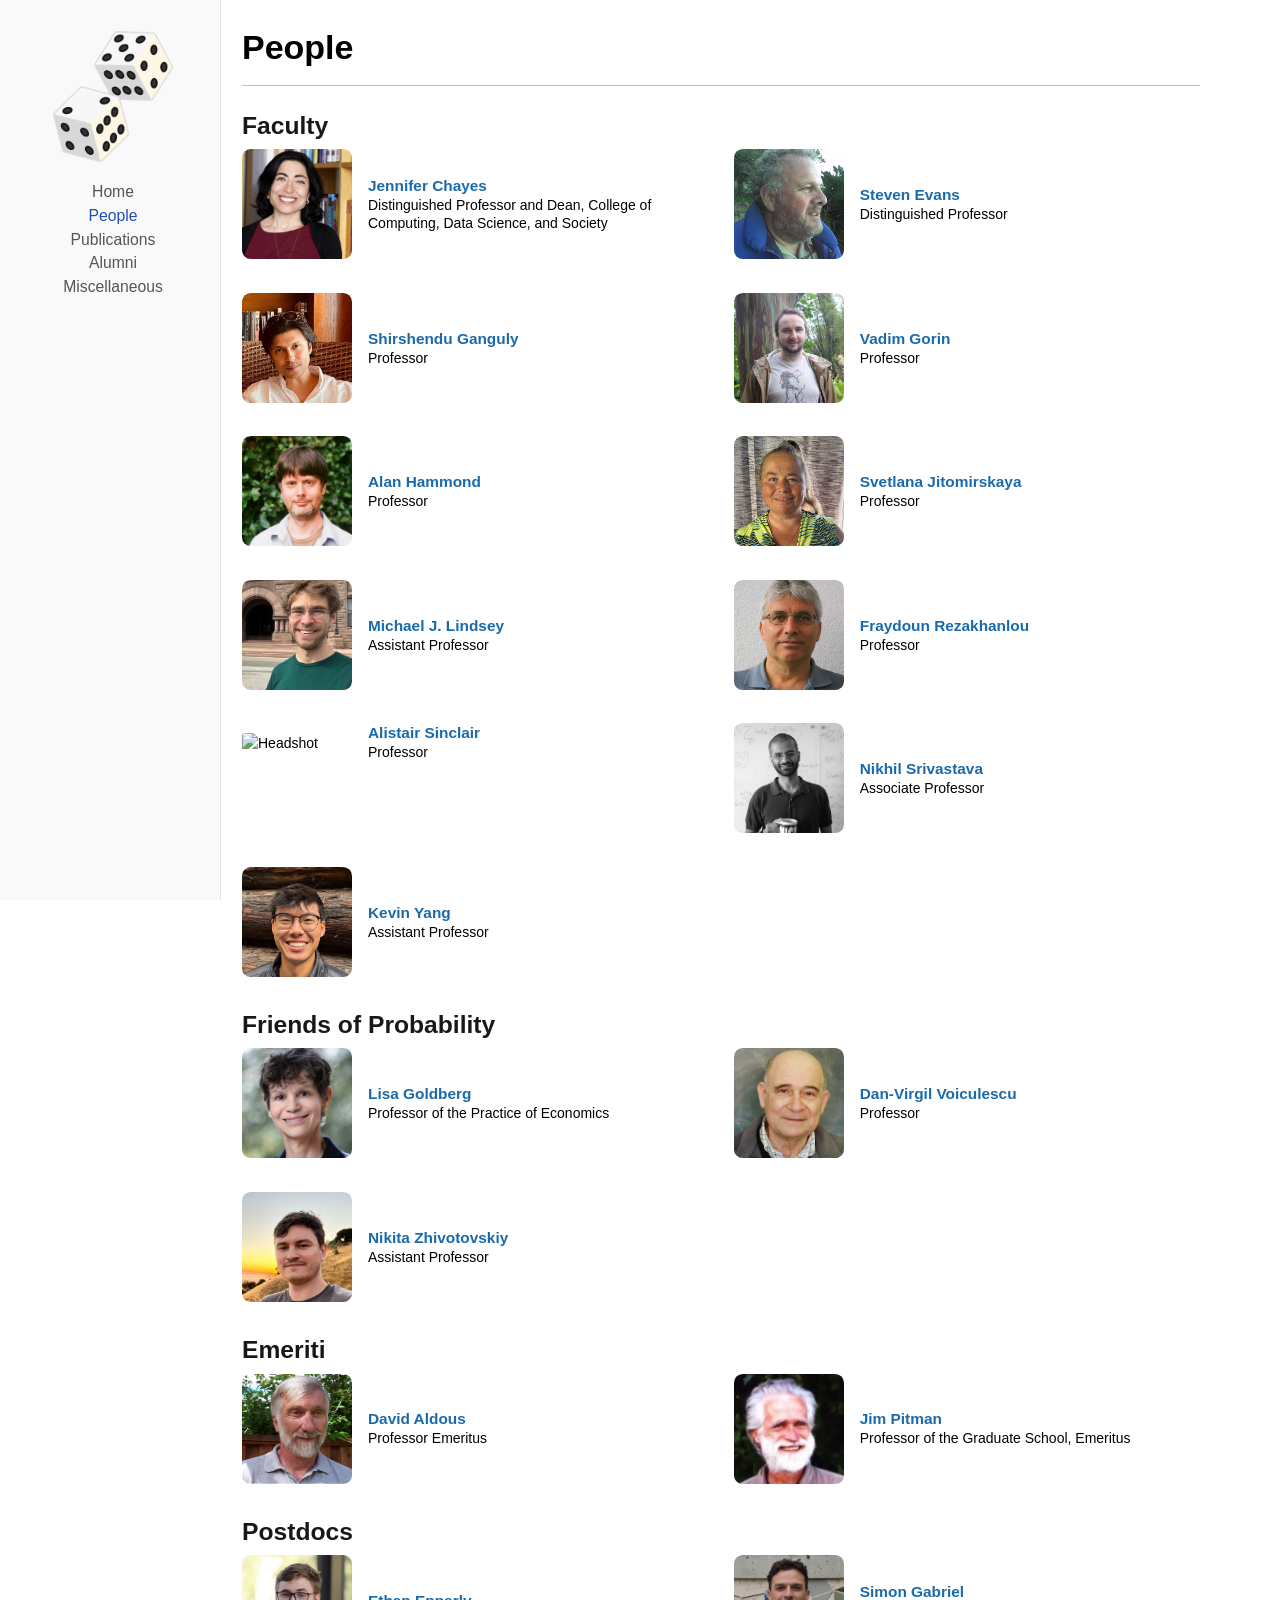
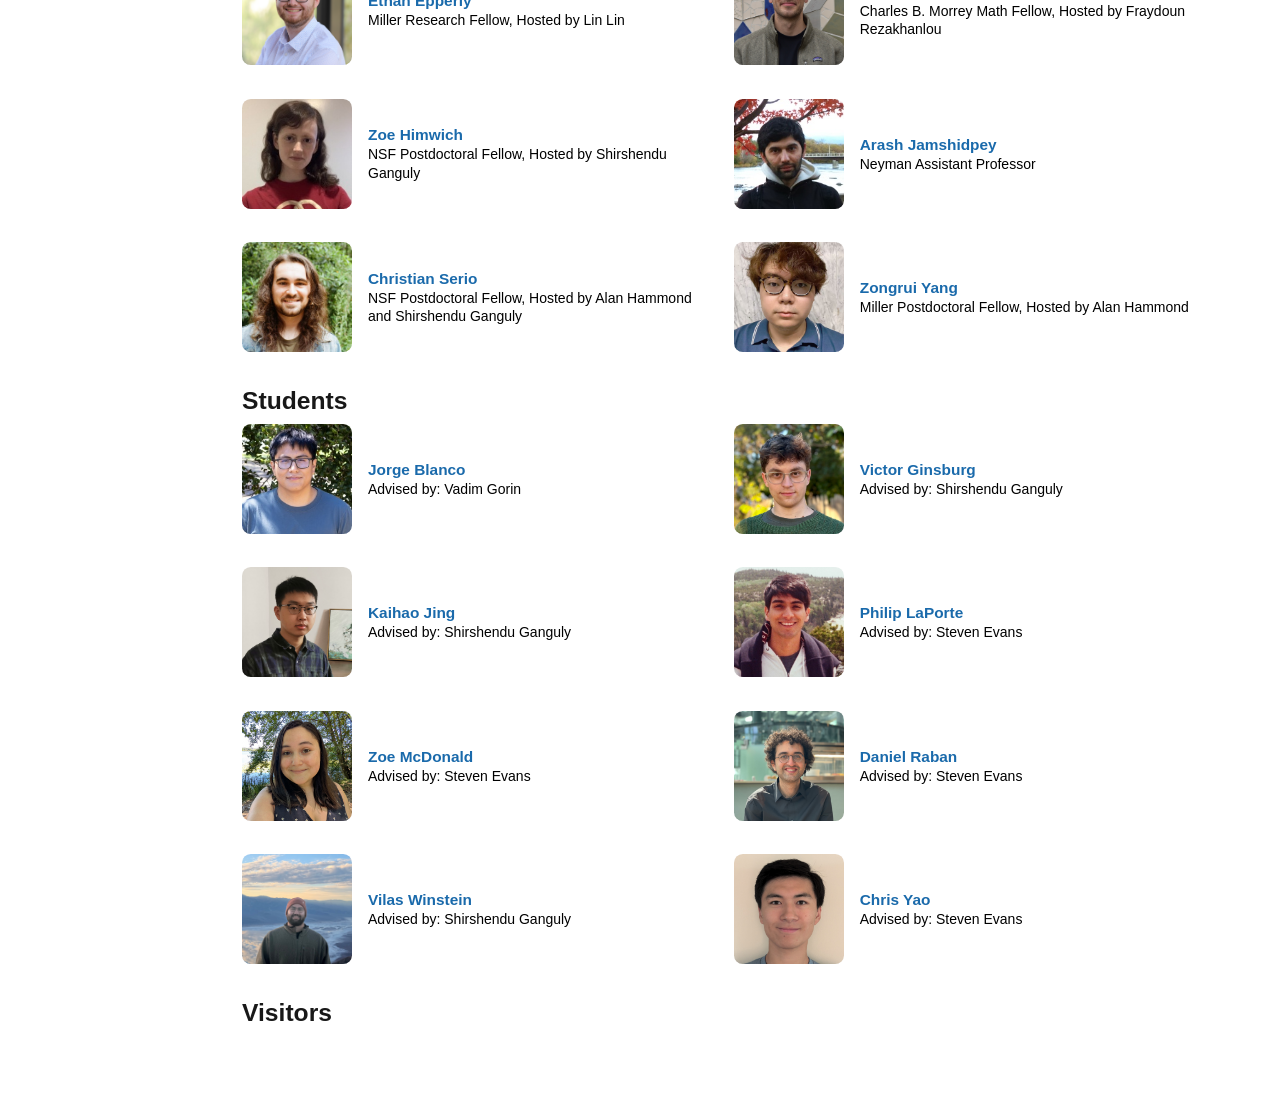
==== commit 6ef5ca29: "Built site for gh-pages" ====
--- a/people.html
+++ b/people.html
@@ -478,7 +478,7 @@
 <a href="http://cdserio.github.io/" target="_blank" class="faculty-name-link">
 <span style="font-size: 1.1em; font-weight: 600;">Christian Serio</span>
 </a>
-<br><span style="font-size: 1em; font-weight: 400;">NSF Postdoctoral Fellow, Hosted by Shirshendu Ganguly</span>
+<br><span style="font-size: 1em; font-weight: 400;">NSF Postdoctoral Fellow, Hosted by Alan Hammond and Shirshendu Ganguly</span>
 <br><span style="font-size: 0.8em; font-weight: 300; color: #444;"></span>
 </div>
 </div>
